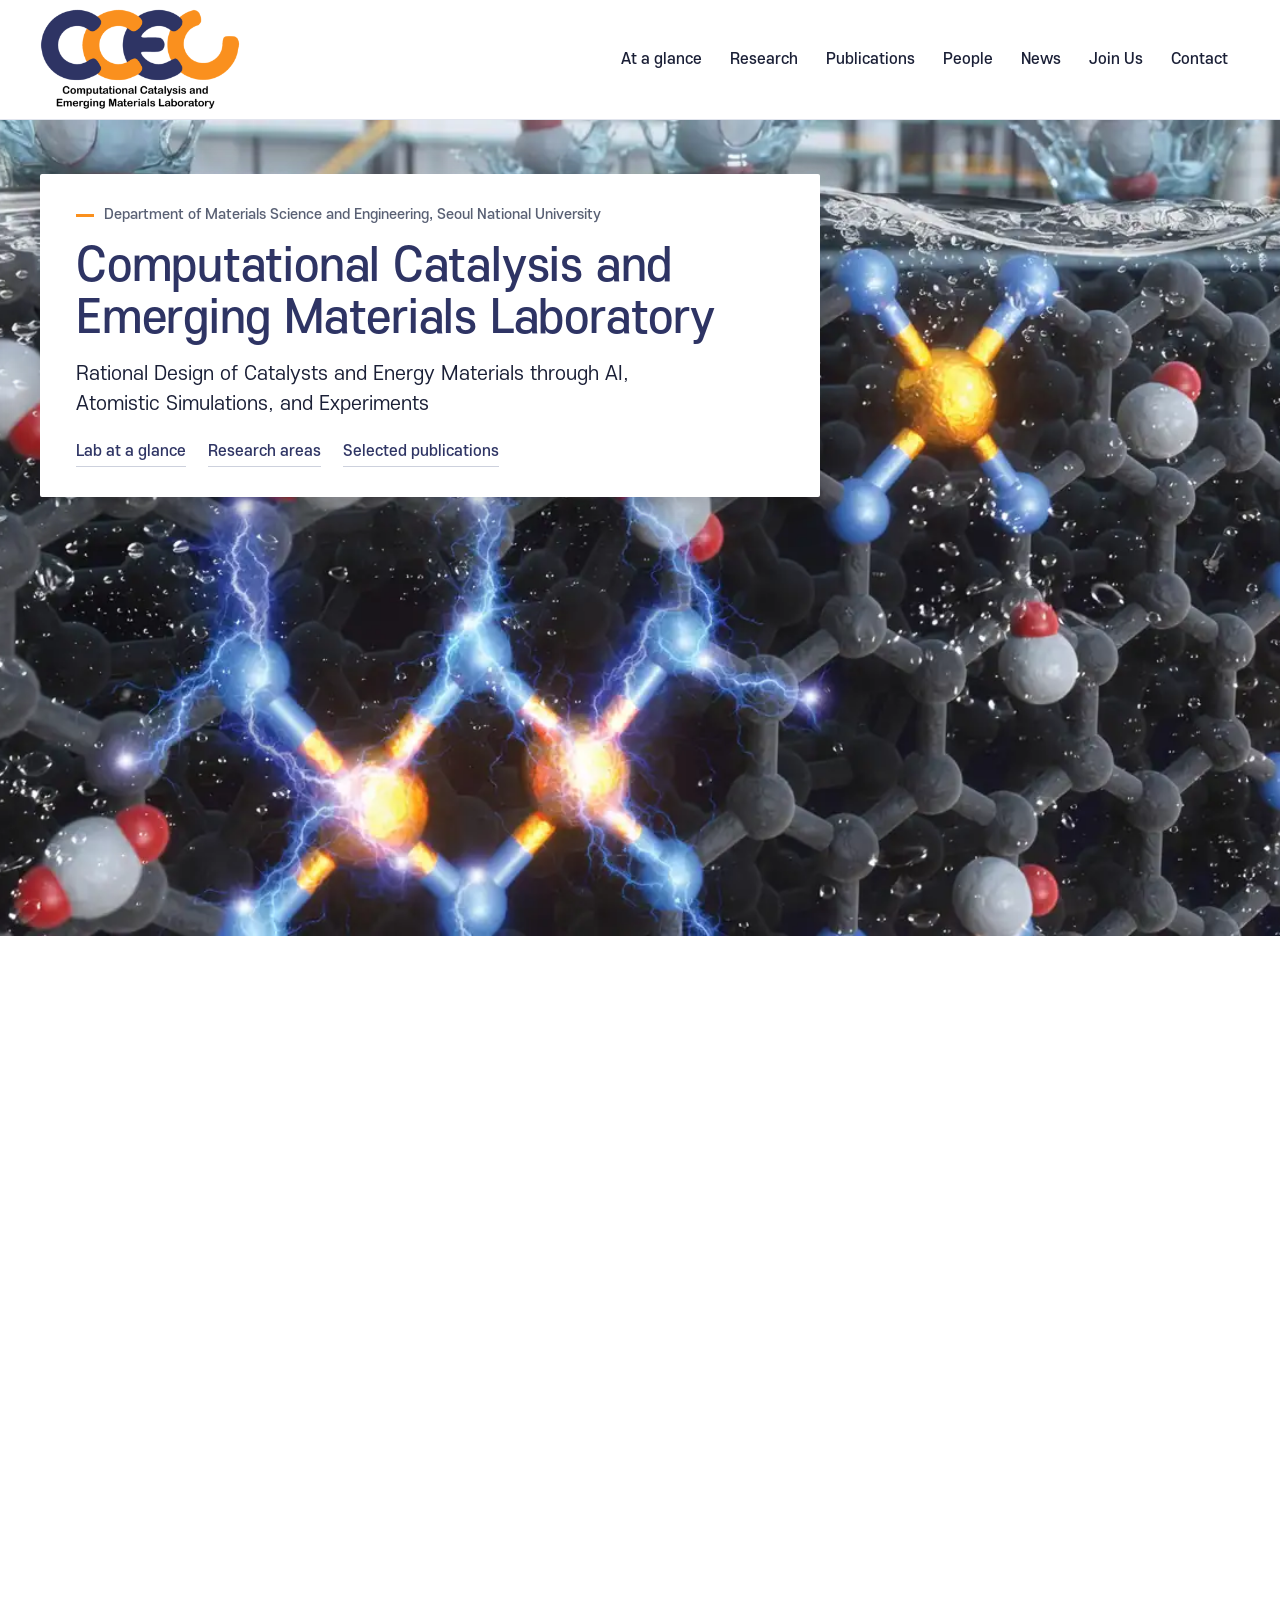
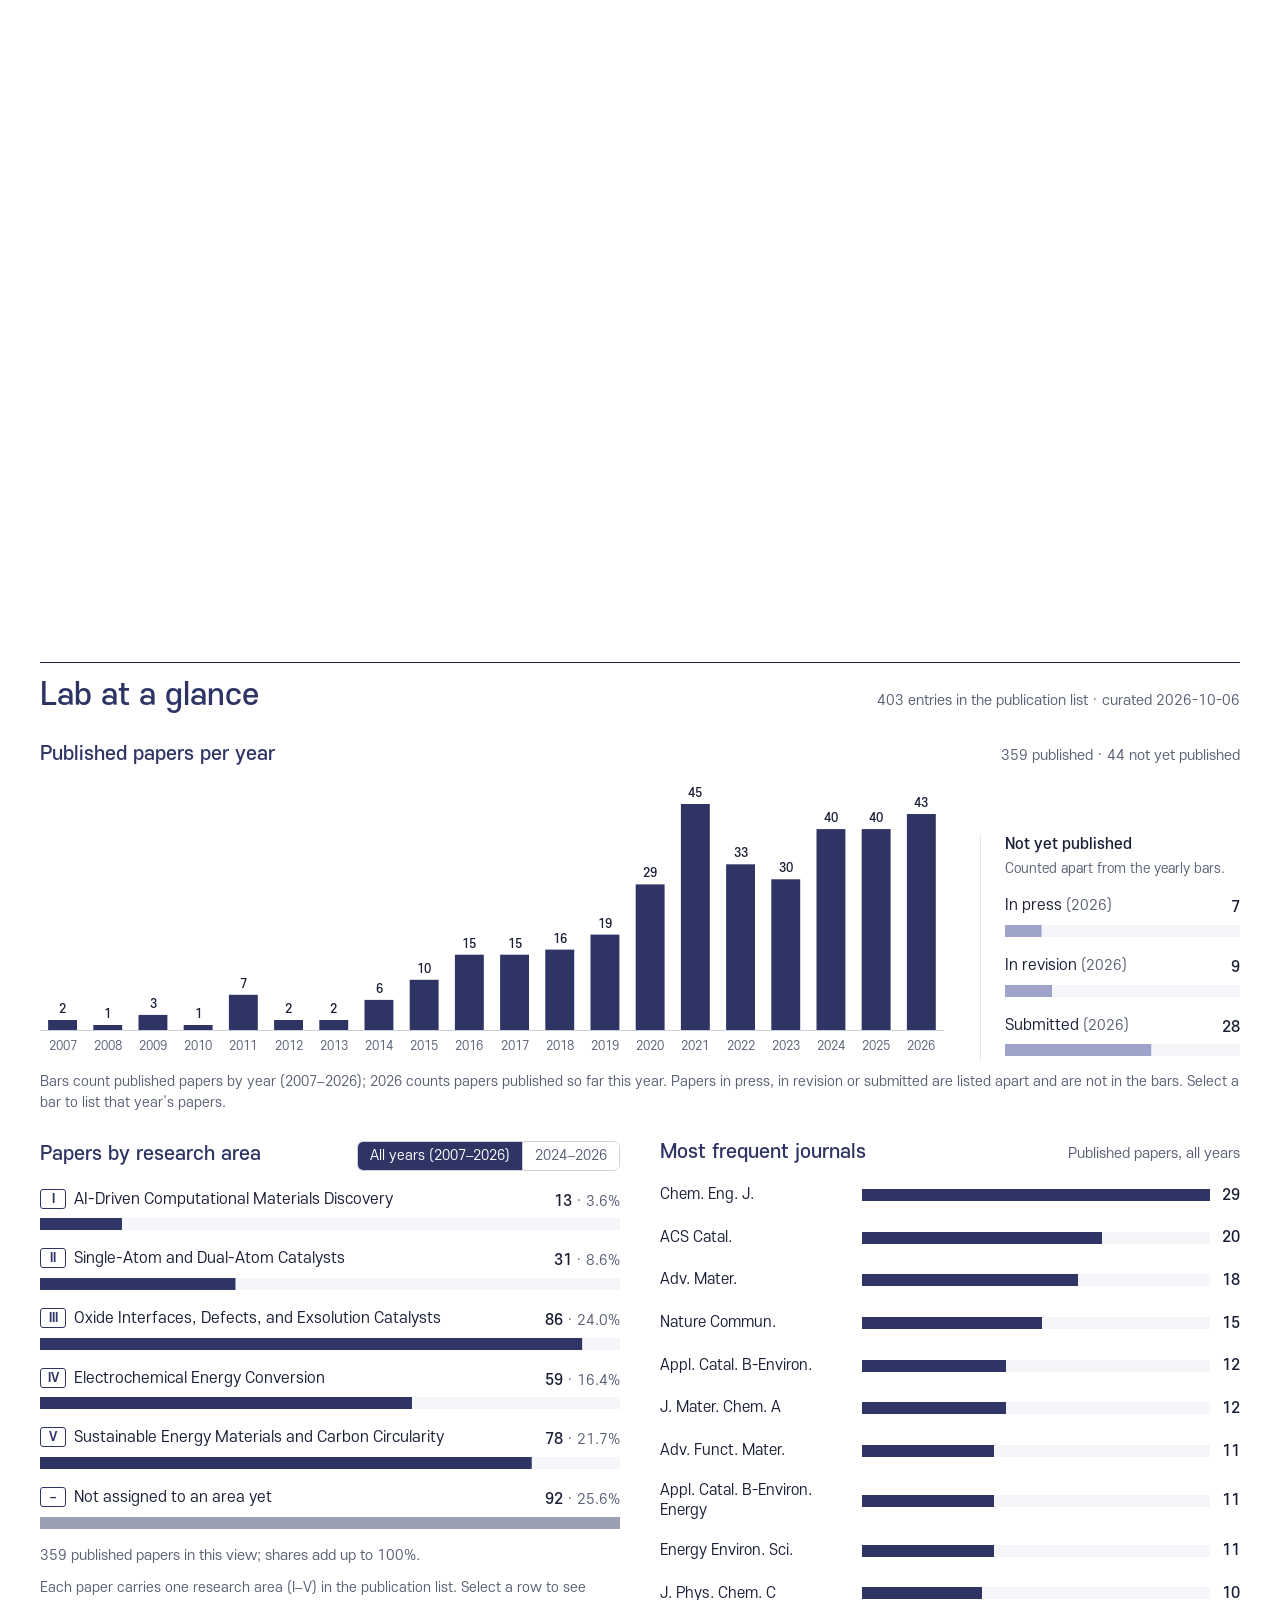
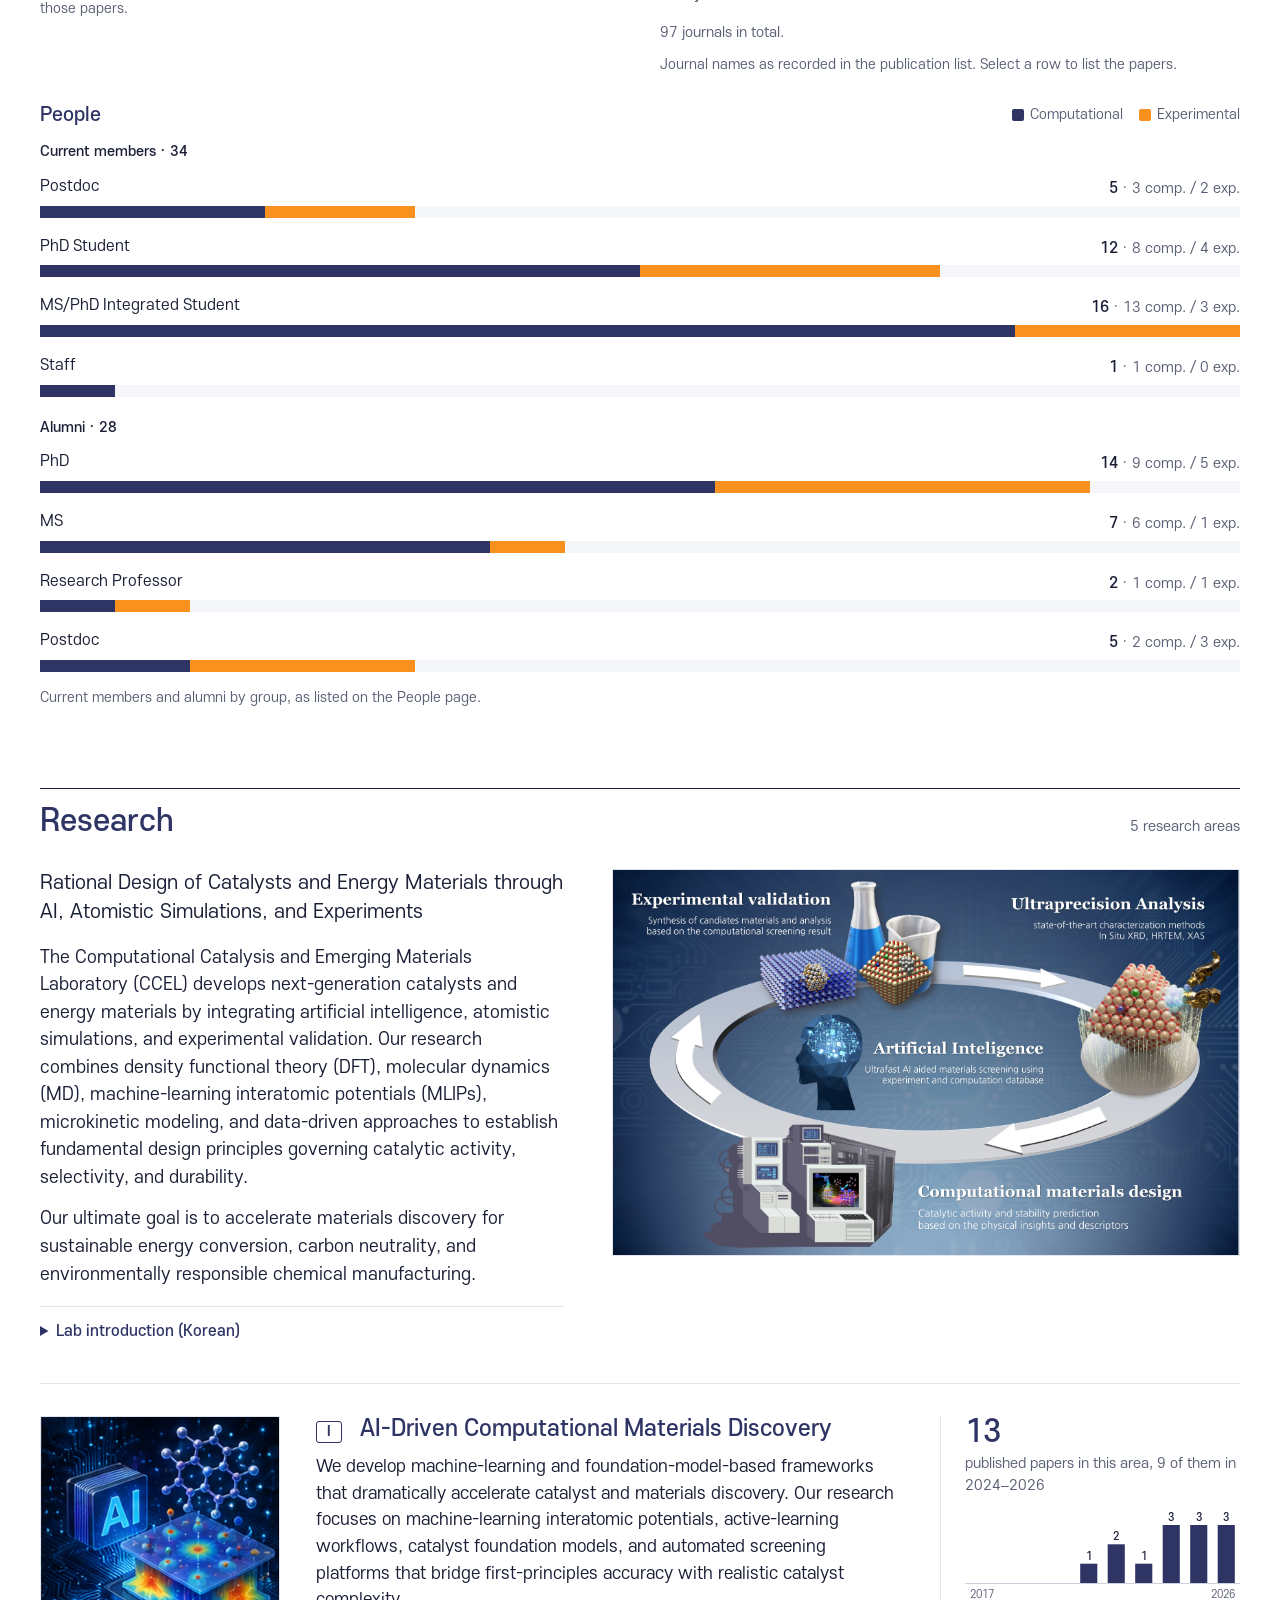
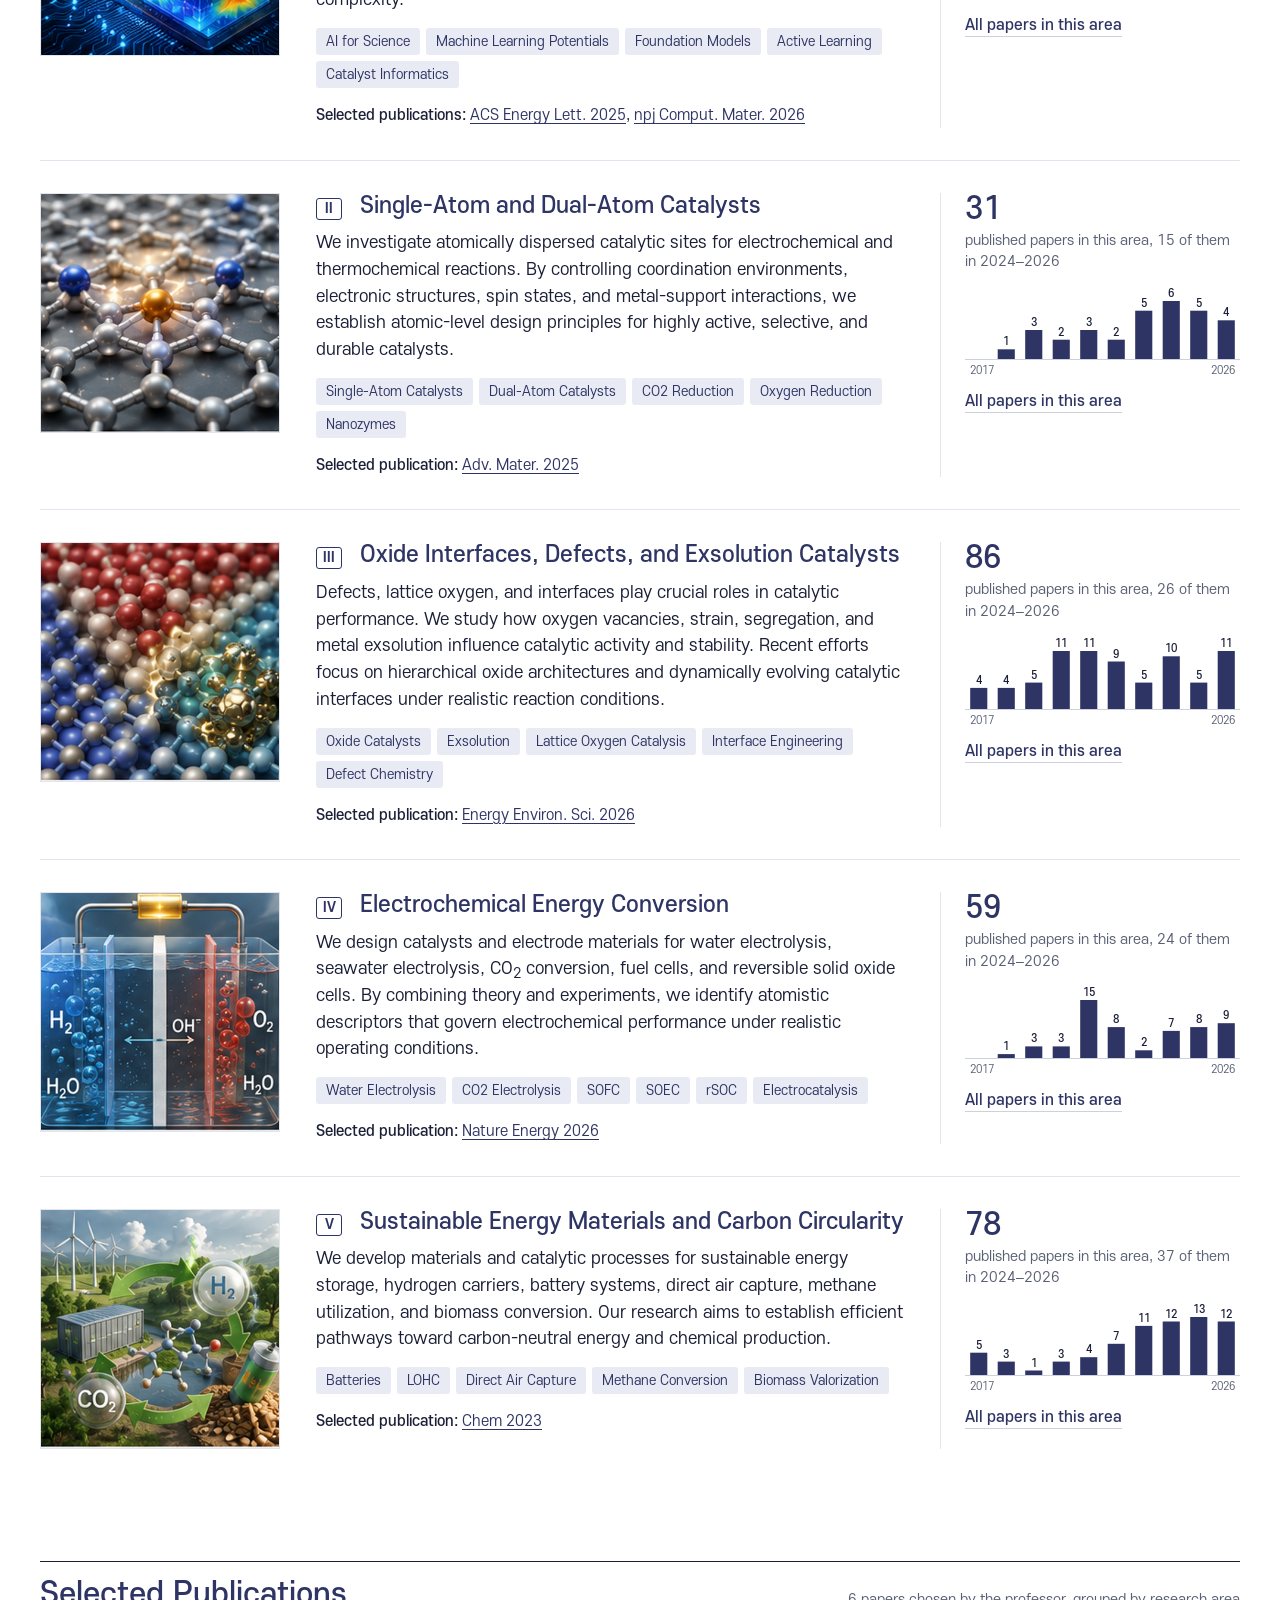
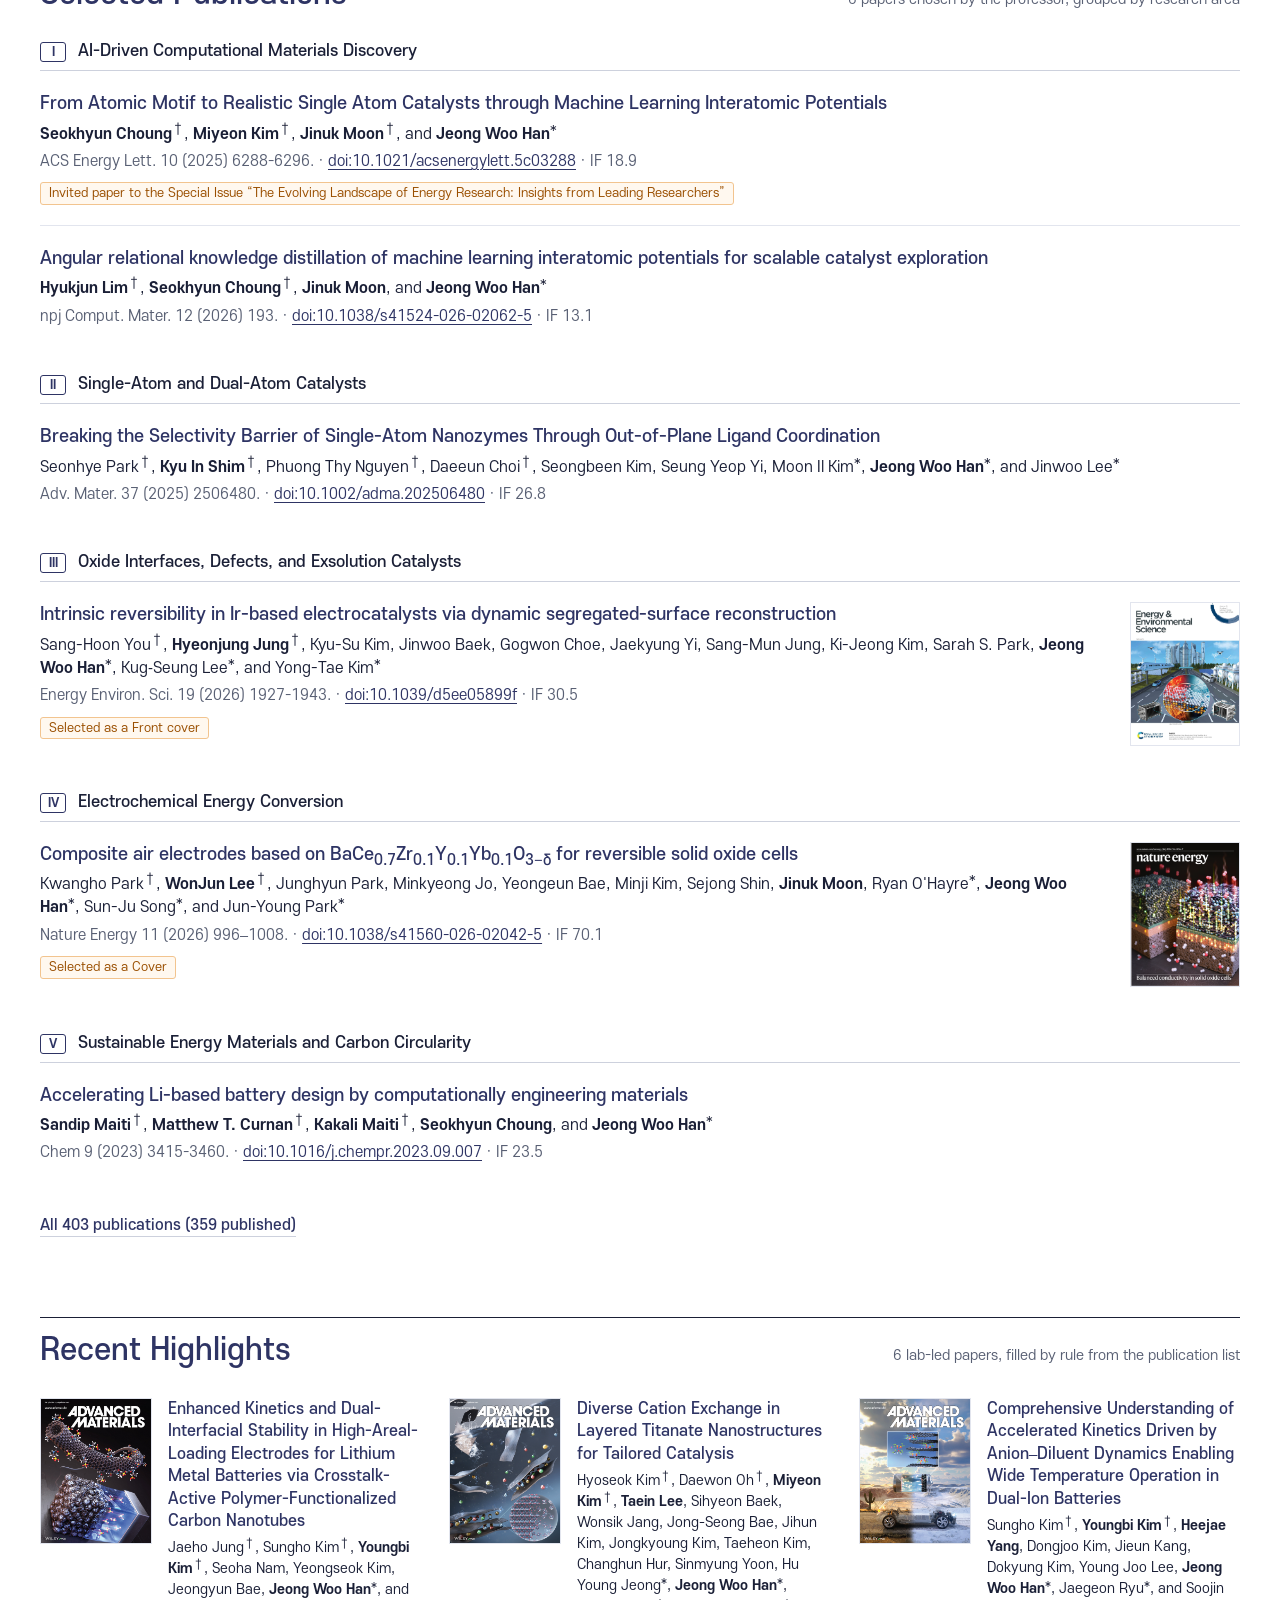
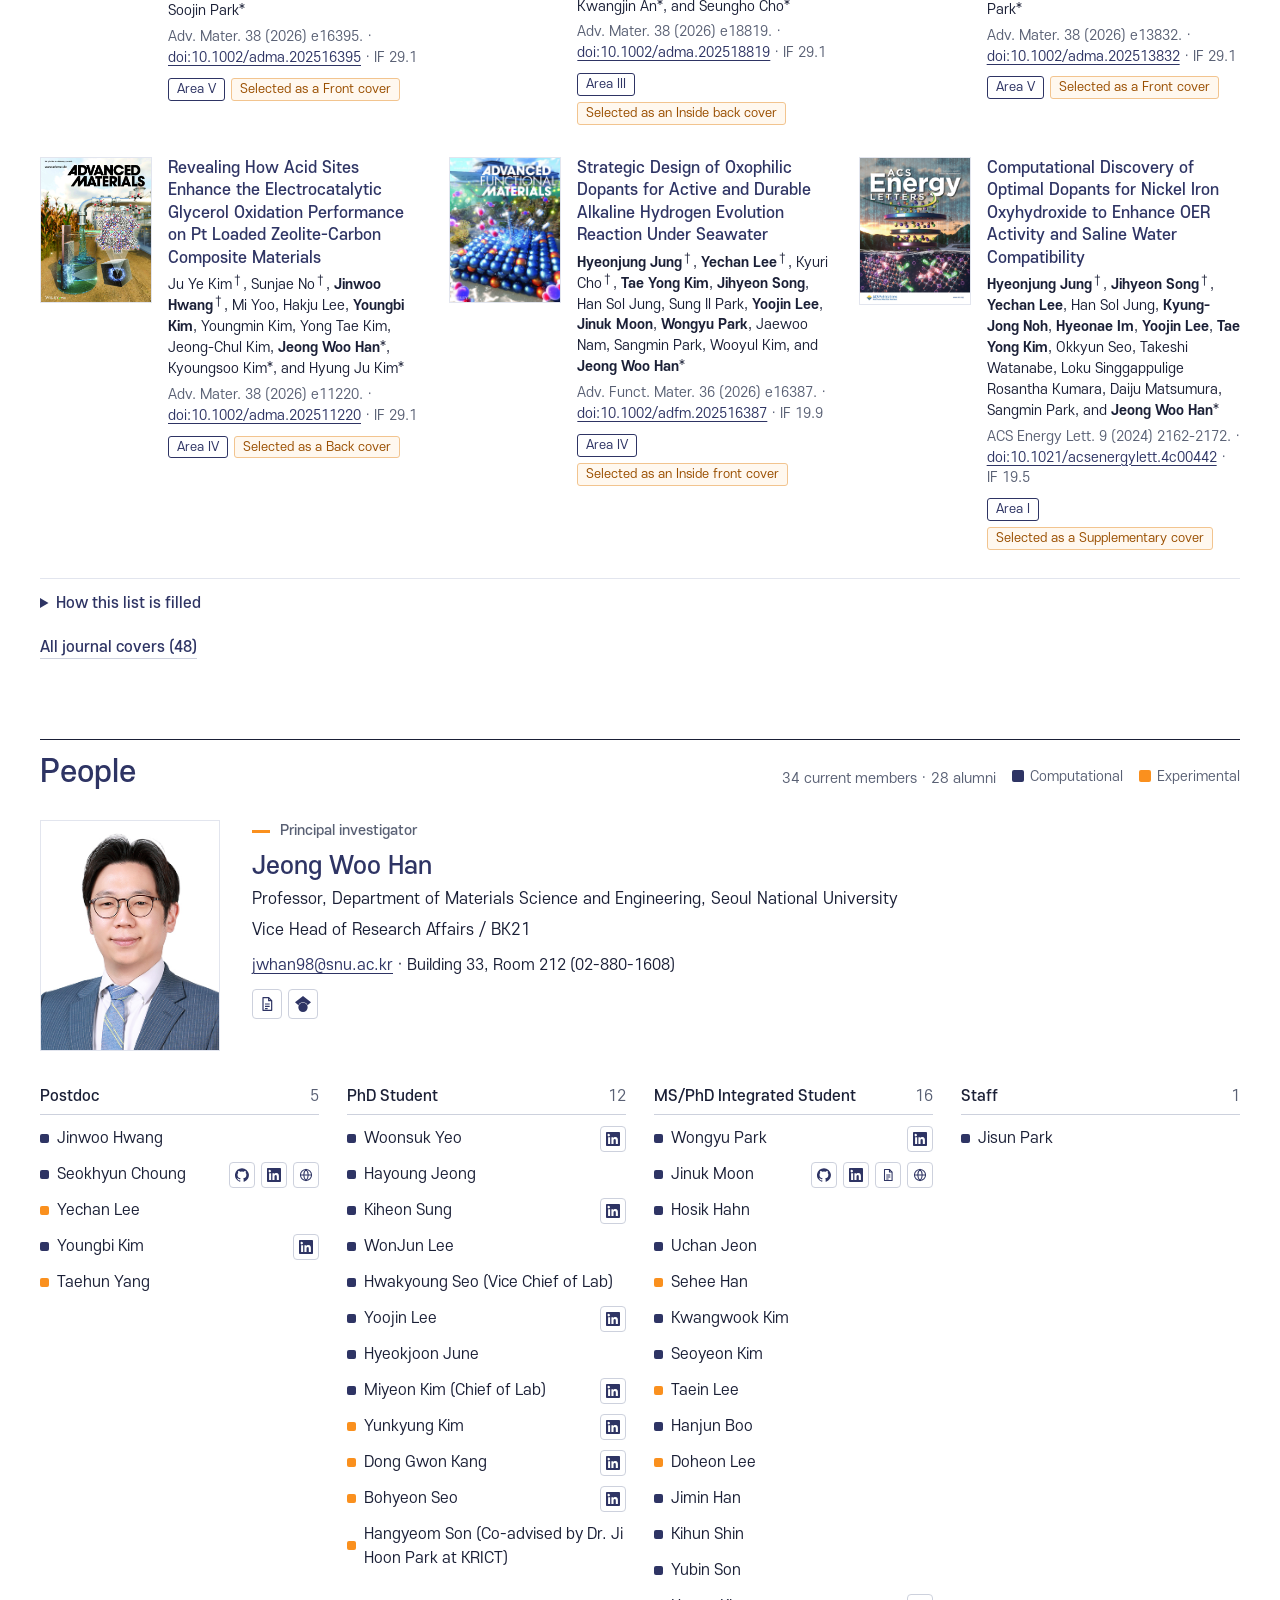
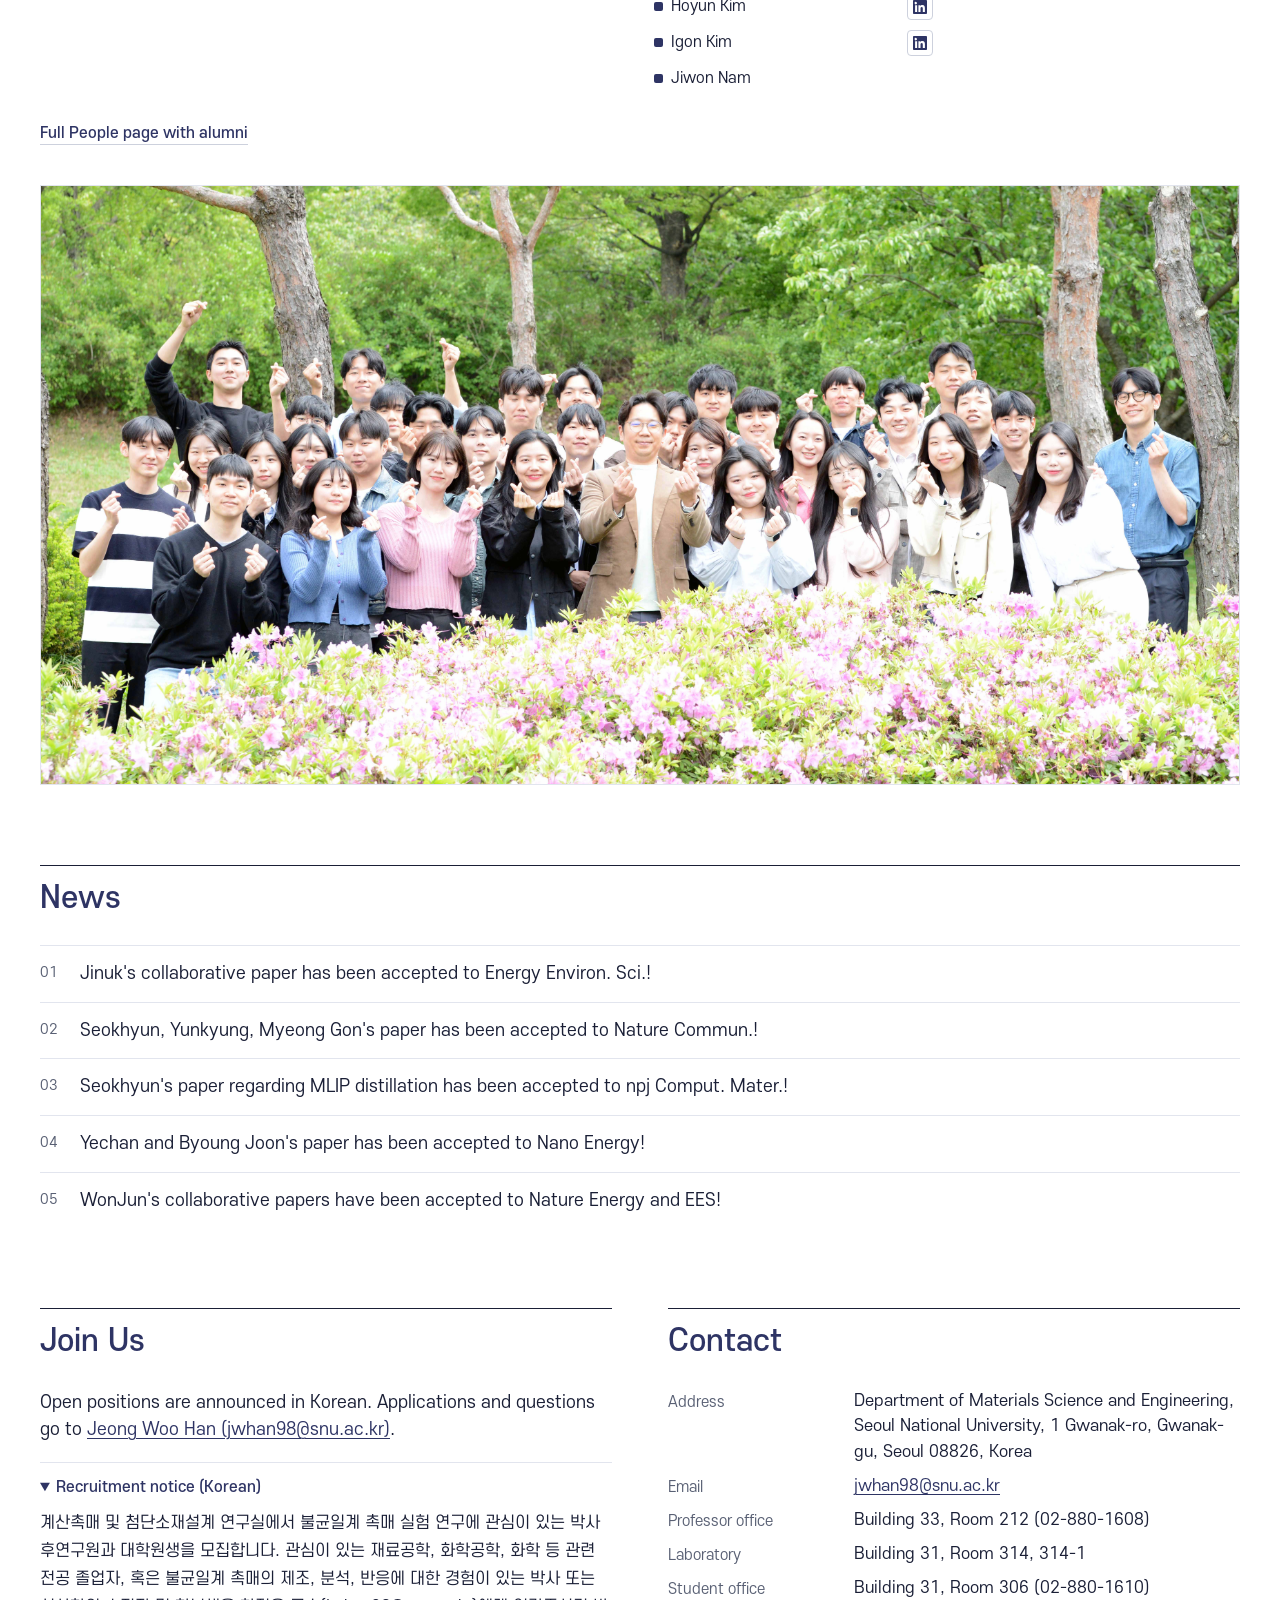
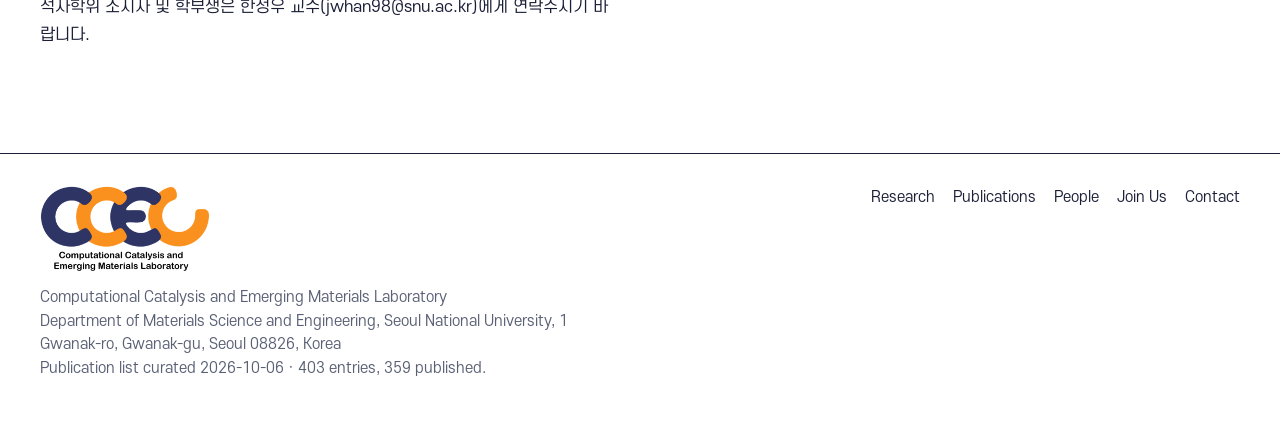
==== index.html @ 5b95ae47 "CCEL homepage redesign preview: ccel-s5 Claude-Session: https://claude.ai/code/session_01SNpB6kkZCcR" ====
<!doctype html>
<html lang="en">
<head>
<meta name="robots" content="noindex, nofollow">
<meta charset="utf-8">
<meta name="viewport" content="width=device-width, initial-scale=1">
<title>CCEL · Computational Catalysis and Emerging Materials Laboratory · Seoul National University</title>
<meta name="description" content="Computational Catalysis and Emerging Materials Laboratory (CCEL), Department of Materials Science and Engineering, Seoul National University.">
<link rel="stylesheet" href="_shared/brand/brand.css">
<link rel="stylesheet" href="site.css">
</head>
<body>
<a class="skip" href="#main">Skip to content</a>
<header class="site-head">
  <div class="site-bar">
    <div class="wrap bar-in">
      <a class="brand" href="index.html" aria-label="CCEL home"><img class="ccel-logo" src="_shared/img/logo2.png" alt="CCEL — Computational Catalysis and Emerging Materials Laboratory" width="200" height="102"></a>
      <button class="nav-toggle" type="button" aria-expanded="false" aria-controls="site-nav"><svg viewBox="0 0 24 24" aria-hidden="true" fill="none" stroke="currentColor" stroke-width="2"><path d="M3 6h18M3 12h18M3 18h18"/></svg>Menu</button>
      <nav id="site-nav" class="site-nav" aria-label="Main">
        <ul>
          <li><a href="index.html#glance">At a glance</a></li>
          <li><a href="index.html#research">Research</a></li>
          <li><a href="publications.html">Publications</a></li>
          <li><a href="members.html">People</a></li>
          <li><a href="index.html#news">News</a></li>
          <li><a href="index.html#join">Join Us</a></li>
          <li><a href="index.html#contact">Contact</a></li>
        </ul>
      </nav>
    </div>
  </div>
</header>

<main id="main">
  <!-- Hero stage: a short scroll-scrubbed clip behind a solid identity panel; resolves into the key figures.
       Starts static (no JS, reduced motion); home.js switches it to scrubbing. -->
  <section class="stage-wrap is-static" aria-labelledby="lab-name">
    <div class="stage">
      <div class="stage-media" aria-hidden="true">
        <img class="stage-poster" alt="" hidden>
        <noscript><img class="stage-poster" src="_shared/scroll/hero_poster.webp" alt=""></noscript>
        <canvas class="stage-canvas"></canvas>
        <div class="stage-veil"></div>
      </div>
      <div class="wrap stage-inner">
        <div class="stage-panel">
          <p class="eyebrow" id="lab-aff"></p>
          <h1 id="lab-name"></h1>
          <p class="lede" id="lab-id"></p>
          <p class="stage-links"><a href="#glance">Lab at a glance</a><a href="#research">Research areas</a><a href="#publications">Selected publications</a></p>
        </div>
      </div>
      <div class="stage-strip">
        <div class="wrap"><ul class="figs" id="keyfigs" aria-label="Key figures"></ul></div>
      </div>
    </div>
  </section>
  <noscript><div class="wrap"><p class="lede" style="padding:24px 0">This page renders its content from the lab's data file; please enable JavaScript.</p></div></noscript>

  <section class="sec" id="glance" aria-labelledby="glance-h">
    <div class="wrap">
      <div class="sec-head"><h2 id="glance-h">Lab at a glance</h2><p class="sec-note" id="glance-note"></p></div>
      <div class="charts">
        <figure class="chart wide" id="ch-years" aria-labelledby="ch-years-h">
          <div class="chart-head"><h3 id="ch-years-h">Published papers per year</h3><p class="small" id="ch-years-sum"></p></div>
          <div class="chart-body" id="ch-years-body"></div>
          <figcaption id="ch-years-cap"></figcaption>
        </figure>
        <figure class="chart" id="ch-areas" aria-labelledby="ch-areas-h">
          <div class="chart-head"><h3 id="ch-areas-h">Papers by research area</h3><div id="ch-areas-mode"></div></div>
          <div class="chart-body" id="ch-areas-body"></div>
          <figcaption>Each paper carries one research area (I–V) in the publication list. Select a row to see those papers.</figcaption>
        </figure>
        <figure class="chart" id="ch-journals" aria-labelledby="ch-journals-h">
          <div class="chart-head"><h3 id="ch-journals-h">Most frequent journals</h3><p class="small">Published papers, all years</p></div>
          <div class="chart-body" id="ch-journals-body"></div>
          <figcaption>Journal names as recorded in the publication list. Select a row to list the papers.</figcaption>
        </figure>
        <figure class="chart wide" id="ch-people" aria-labelledby="ch-people-h">
          <div class="chart-head"><h3 id="ch-people-h">People</h3><p class="legend"><span><i class="c"></i>Computational</span><span><i class="e"></i>Experimental</span></p></div>
          <div class="chart-body" id="ch-people-body"></div>
          <figcaption>Current members and alumni by group, as listed on the People page.</figcaption>
        </figure>
      </div>
    </div>
  </section>

  <section class="sec" id="research" aria-labelledby="research-h">
    <div class="wrap">
      <div class="sec-head"><h2 id="research-h">Research</h2><p class="sec-note" id="research-note"></p></div>
      <div class="research-intro">
        <div>
          <p class="lede" id="research-headline"></p>
          <div id="research-intro" style="margin-top:16px"></div>
          <details class="fold"><summary>Lab introduction (Korean)</summary><p lang="ko" id="about-ko"></p></details>
        </div>
        <figure><img id="research-img" alt="" loading="lazy"></figure>
      </div>
      <ol class="areas" id="areas"></ol>
    </div>
  </section>

  <section class="sec" id="publications" aria-labelledby="pubs-h">
    <div class="wrap">
      <div class="sec-head"><h2 id="pubs-h">Selected Publications</h2><p class="sec-note" id="pins-note"></p></div>
      <div id="pins"></div>
      <p class="more" style="margin-top:28px"><a href="publications.html" id="all-pubs-link">All publications</a></p>
    </div>
  </section>

  <section class="sec" id="highlights" aria-labelledby="hl-h">
    <div class="wrap">
      <div class="sec-head"><h2 id="hl-h">Recent Highlights</h2><p class="sec-note" id="hl-note"></p></div>
      <ul class="hl-grid" id="hl"></ul>
      <details class="fold" style="margin-top:28px"><summary>How this list is filled</summary><p class="small" id="hl-rules"></p></details>
      <p class="more" style="margin-top:20px"><a href="publications.html#covers" id="covers-link">Journal covers</a></p>
    </div>
  </section>

  <section class="sec" id="people" aria-labelledby="people-h">
    <div class="wrap">
      <div class="sec-head"><h2 id="people-h">People</h2><p class="sec-note" id="people-note"></p></div>
      <div class="prof" id="prof"></div>
      <div class="roster" id="roster"></div>
      <p class="more" style="margin-top:24px"><a href="members.html">Full People page with alumni</a></p>
      <figure class="group-photo"><img id="group-photo" alt="CCEL group photo" loading="lazy"></figure>
    </div>
  </section>

  <section class="sec" id="news" aria-labelledby="news-h">
    <div class="wrap">
      <div class="sec-head"><h2 id="news-h">News</h2></div>
      <ol class="news" id="news-list"></ol>
    </div>
  </section>

  <div class="wrap two">
    <section class="sec" id="join" aria-labelledby="join-h">
      <div class="sec-head"><h2 id="join-h">Join Us</h2></div>
      <p>Open positions are announced in Korean. Applications and questions go to <span id="join-mail"></span>.</p>
      <details class="fold" open><summary>Recruitment notice (Korean)</summary><p lang="ko" id="opening-ko"></p></details>
    </section>
    <section class="sec" id="contact" aria-labelledby="contact-h">
      <div class="sec-head"><h2 id="contact-h">Contact</h2></div>
      <dl class="dl" id="contact-dl"></dl>
    </section>
  </div>
</main>

<footer class="site-foot">
  <div class="wrap foot-in">
    <div><img class="ccel-logo" src="_shared/img/logo2.png" alt="CCEL logo" width="170" height="87" loading="lazy"><p id="foot-data" style="margin-top:14px;max-width:560px"></p></div>
    <ul class="foot-links">
      <li><a href="index.html#research">Research</a></li><li><a href="publications.html">Publications</a></li>
      <li><a href="members.html">People</a></li><li><a href="index.html#join">Join Us</a></li><li><a href="index.html#contact">Contact</a></li>
    </ul>
  </div>
</footer>

<script src="_shared/content.js"></script>
<script src="common.js"></script>
<script src="charts.js"></script>
<script src="home.js"></script>
</body>
</html>
---- _shared/brand/brand.css ----
/* CCEL brand layer: shared by every candidate and the final site.
   Font = S-CoreDream (에스코어 드림), the typeface the current ccel.snu.ac.kr already uses (class ks4 etc.).
   Self-hosted so the IIS site has no CDN dependency. Logo = ../img/logo2.png (data: CCEL.lab.logo), used as-is. */
@font-face { font-family: 'S-CoreDream'; font-weight: 300; font-style: normal; font-display: swap;
  src: url('fonts/S-CoreDream-3Light.woff') format('woff'); }
@font-face { font-family: 'S-CoreDream'; font-weight: 400; font-style: normal; font-display: swap;
  src: url('fonts/S-CoreDream-4Regular.woff') format('woff'); }
@font-face { font-family: 'S-CoreDream'; font-weight: 500; font-style: normal; font-display: swap;
  src: url('fonts/S-CoreDream-5Medium.woff') format('woff'); }
@font-face { font-family: 'S-CoreDream'; font-weight: 700; font-style: normal; font-display: swap;
  src: url('fonts/S-CoreDream-6Bold.woff') format('woff'); }
:root { --ccel-font: 'S-CoreDream', 'Noto Sans KR', 'Apple SD Gothic Neo', 'Malgun Gothic', sans-serif; }

/* Official logo, unaltered. Put it on .ccel-logo-plate when the header background is dark. */
.ccel-logo { display: block; height: auto; width: 200px; max-width: 100%; }
.ccel-logo-plate { display: inline-block; background: #fff; border-radius: 6px; padding: 6px 10px; line-height: 0; }
@media (max-width: 768px) { .ccel-logo { width: 160px; } }
---- site.css ----
/* S5 Data-forward: shared design system for index / members / publications.
   White report pages, logo navy for ink and chart marks, logo orange only as a small data accent. */
:root {
  --ink: #1a1f36;
  --navy: #2e3464;          /* logo navy: headings, chart bars */
  --navy-2: #4a5190;
  --navy-soft: #e9ebf4;
  --orange: #fa901e;        /* logo orange: marks only, never body text */
  --orange-ink: #9a4f00;    /* orange-family text that passes 4.5:1 */
  --muted: #596074;
  --line: #e2e5ee;
  --line-2: #cdd1dd;
  --surface: #f5f6f9;
  --bg: #fff;
  --hh: 120px;              /* header height at the top of the page */
  --hh-c: 84px;             /* compact header height once scrolled */
  --maxw: 1200px;
  --pad: 32px;
}
@media (max-width: 960px) { :root { --hh: 92px; --hh-c: 92px; --pad: 20px; } }
@media (max-width: 600px) { :root { --pad: 16px; } }

* { box-sizing: border-box; }
[hidden] { display: none !important; }
html { -webkit-text-size-adjust: 100%; }
body {
  margin: 0; background: var(--bg); color: var(--ink);
  font-family: var(--ccel-font); font-size: 17px; line-height: 1.62; font-weight: 400;
  font-variant-numeric: tabular-nums;
}
h1, h2, h3, h4 { font-family: var(--ccel-font); color: var(--navy); font-weight: 500; line-height: 1.25; margin: 0; }
p { margin: 0; }
a { color: var(--navy); text-decoration-thickness: 1px; text-underline-offset: 3px; }
a:hover { color: var(--ink); }
:focus-visible { outline: 2px solid var(--navy); outline-offset: 3px; border-radius: 2px; }
img { max-width: 100%; }
button, input, select { font-family: var(--ccel-font); font-size: 15px; color: var(--ink); }
sub, sup { line-height: 0; }
.sr-only { position: absolute !important; width: 1px; height: 1px; padding: 0; margin: -1px; overflow: hidden; clip: rect(0 0 0 0); white-space: nowrap; border: 0; }
.skip { position: absolute; left: 12px; top: -60px; z-index: 100; background: var(--navy); color: #fff; padding: 8px 14px; border-radius: 4px; }
.skip:focus { top: 12px; color: #fff; }
.wrap { max-width: calc(var(--maxw) + 2 * var(--pad)); margin: 0 auto; padding: 0 var(--pad); }

/* ---------- header: fixed bar inside an in-flow placeholder, so compaction never shifts layout ---------- */
.site-head { height: var(--hh); }
.site-bar {
  position: fixed; top: 0; left: 0; right: 0; z-index: 50; height: var(--hh);
  background: #fff; border-bottom: 1px solid var(--line);
  transition: height .25s ease;
}
.bar-in { height: 100%; display: flex; align-items: center; justify-content: space-between; gap: 24px; }
.brand { display: block; line-height: 0; flex: none; }
.brand .ccel-logo { width: 200px; transition: width .25s ease; }
html.is-compact .site-bar { height: var(--hh-c); box-shadow: 0 1px 0 var(--line), 0 6px 18px rgba(26, 31, 54, .06); }
html.is-compact .brand .ccel-logo { width: 150px; }
.site-nav ul { list-style: none; margin: 0; padding: 0; display: flex; gap: 4px; }
.site-nav a {
  display: block; padding: 8px 12px; font-size: 15px; font-weight: 500; color: var(--ink);
  text-decoration: none; border-radius: 4px;
}
.site-nav a:hover { background: var(--surface); color: var(--navy); }
.site-nav a[aria-current="page"] { color: var(--navy); box-shadow: inset 0 -2px 0 var(--orange); border-radius: 0; }
.nav-toggle { display: none; }
@media (max-width: 960px) {
  .brand .ccel-logo, html.is-compact .brand .ccel-logo { width: 160px; }
  .nav-toggle {
    display: inline-flex; align-items: center; gap: 8px; background: #fff; border: 1px solid var(--line-2);
    border-radius: 6px; padding: 9px 12px; cursor: pointer; font-weight: 500; color: var(--navy);
  }
  .nav-toggle svg { width: 18px; height: 18px; }
  .site-nav {
    display: none; position: absolute; left: 0; right: 0; top: 100%; background: #fff;
    border-bottom: 1px solid var(--line); box-shadow: 0 12px 24px rgba(26, 31, 54, .08);
    max-height: calc(100vh - var(--hh)); overflow-y: auto;
  }
  .site-nav.open { display: block; }
  .site-nav ul { flex-direction: column; padding: 8px var(--pad) 16px; gap: 0; }
  .site-nav a { padding: 13px 4px; font-size: 17px; border-bottom: 1px solid var(--line); border-radius: 0; }
  .site-nav a[aria-current="page"] { box-shadow: inset 3px 0 0 var(--orange); padding-left: 12px; }
}

/* ---------- section scaffolding ---------- */
main section[id], [id].anchor { scroll-margin-top: calc(var(--hh-c) + 16px); }
main section.sec[id] { scroll-margin-top: calc(var(--hh-c) - 44px); }
/* skip link target: keep the page title clear of the fixed header */
#main { scroll-margin-top: calc(var(--hh-c) + 16px); }
.nowrap { white-space: nowrap; }
.sec { padding: 72px 0 8px; }
.sec-head { display: flex; align-items: baseline; justify-content: space-between; gap: 16px; flex-wrap: wrap;
  border-top: 1px solid var(--ink); padding-top: 14px; margin-bottom: 28px; }
.sec-head h2 { font-size: 30px; }
.sec-note { font-size: 14px; color: var(--muted); }
.eyebrow { font-size: 14px; color: var(--muted); font-weight: 500; display: flex; align-items: center; gap: 10px; }
.eyebrow::before { content: ""; width: 18px; height: 3px; background: var(--orange); flex: none; }
.lede { font-size: 19px; line-height: 1.55; color: var(--ink); }
.small { font-size: 14px; color: var(--muted); line-height: 1.55; }
.more { font-size: 15px; font-weight: 500; }
.more a { text-decoration: none; border-bottom: 1px solid var(--line-2); padding-bottom: 2px; }
.more a:hover { border-color: var(--navy); }
@media (max-width: 600px) {
  .sec { padding-top: 52px; }
  .sec-head h2 { font-size: 24px; }
  .lede { font-size: 17px; }
}

/* ---------- hero stage (landing only) ---------- */
.stage-wrap { position: relative; height: 230vh; background: #fff; }
.stage {
  position: sticky; top: var(--hh-c); height: calc(100vh - var(--hh-c)); overflow: hidden;
  background: #0d1020;
}
.stage-media { position: absolute; inset: 0; overflow: hidden; }
.stage-poster, .stage-canvas { position: absolute; inset: 0; width: 100%; height: 100%; object-fit: cover; display: block; }
.stage-veil { position: absolute; inset: 0; background: #fff; opacity: 0; pointer-events: none; }
.stage-inner { position: absolute; inset: 0; }
.stage-panel {
  position: absolute; top: max(40px, 6vh); left: var(--pad); max-width: 780px; margin-right: var(--pad);
  background: #fff; padding: 30px 36px 30px; border-radius: 2px; box-shadow: 0 10px 40px rgba(0, 0, 0, .22);
}
.stage-panel h1 { font-size: 44px; line-height: 1.18; margin: 14px 0 16px; color: var(--navy); letter-spacing: -0.005em; }
.stage-panel .lede { max-width: 640px; }
.stage-links { margin-top: 20px; display: flex; flex-wrap: wrap; gap: 8px 22px; font-size: 15px; font-weight: 500; }
.stage-links a { text-decoration: none; border-bottom: 1px solid var(--line-2); padding-bottom: 2px; }
.stage-strip {
  position: absolute; left: 0; right: 0; bottom: 0; background: #fff; border-top: 1px solid var(--line);
  transform: translateY(105%); will-change: transform;
}
.figs { list-style: none; margin: 0; padding: 22px 0 24px; display: grid; grid-template-columns: auto repeat(6, 1fr); gap: 0; align-items: stretch; }
.figs .figs-title { padding-right: 28px; display: flex; flex-direction: column; justify-content: center; }
.figs .figs-title .t { font-size: 20px; font-weight: 500; color: var(--navy); }
.figs .figs-title .s { font-size: 13px; color: var(--muted); margin-top: 4px; max-width: 170px; line-height: 1.45; }
.fig { padding: 2px 18px; border-left: 1px solid var(--line); }
.fig .n { display: block; font-size: 36px; line-height: 1.1; font-weight: 500; color: var(--navy); }
.fig .l { display: block; font-size: 14px; color: var(--muted); line-height: 1.4; margin-top: 6px; }
/* static mode (default markup; also reduced motion, no JS, manifest unavailable): poster as a still band, figures below */
.stage-wrap.is-static { height: auto; background: #fff; }
.stage-wrap.is-static .stage { position: relative; top: 0; height: auto; overflow: visible; background: #fff; }
.stage-wrap.is-static .stage-media { position: relative; inset: auto; height: min(68vh, 620px); background: #0d1020; }
.stage-wrap.is-static .stage-inner { bottom: auto; height: min(68vh, 620px); }
.stage-wrap.is-static .stage-canvas, .stage-wrap.is-static .stage-veil { display: none; }
.stage-wrap.is-static .stage-strip { position: relative; transform: none; border-bottom: 1px solid var(--line); }
@media (max-width: 1180px) {
  .figs { grid-template-columns: repeat(3, 1fr); row-gap: 16px; }
  .figs .figs-title { grid-column: 1 / -1; padding: 0; flex-direction: row; align-items: baseline; gap: 12px; justify-content: flex-start; }
  .figs .figs-title .s { max-width: none; margin: 0; }
  .fig:nth-child(3n + 2) { border-left: 0; padding-left: 0; }
}
@media (max-width: 960px) {
  .stage-wrap { height: 185vh; }
  .stage-panel { top: 14px; left: 12px; right: 12px; margin: 0; padding: 20px 20px 22px; }
  .stage-panel h1 { font-size: 27px; margin: 10px 0 12px; }
  .stage-panel .lede { font-size: 16px; }
  .stage-links { margin-top: 14px; gap: 6px 16px; font-size: 14px; }
  .figs { padding: 14px 0 16px; row-gap: 12px; }
  .fig { padding: 0 10px; }
  .fig .n { font-size: 26px; }
  .fig .l { font-size: 12.5px; margin-top: 2px; }
  .figs .figs-title .t { font-size: 16px; }
  .figs .figs-title .s { display: none; }
  .stage-wrap.is-static .stage-media, .stage-wrap.is-static .stage-inner { height: min(78vh, 560px); }
}

/* ---------- charts ---------- */
.charts { display: grid; grid-template-columns: repeat(12, 1fr); gap: 28px 40px; }
.chart { margin: 0; grid-column: span 6; min-width: 0; }
.chart.wide { grid-column: 1 / -1; }
.chart-head { display: flex; justify-content: space-between; align-items: baseline; gap: 12px; flex-wrap: wrap; margin-bottom: 14px; }
.chart h3 { font-size: 19px; }
.chart figcaption { font-size: 13.5px; color: var(--muted); margin-top: 12px; line-height: 1.5; }
.chart-body { min-width: 0; }
.years-layout { display: grid; grid-template-columns: minmax(0, 1fr) 260px; gap: 36px; align-items: end; }
.pipe { border-left: 1px solid var(--line); padding-left: 24px; }
.pipe h4 { font-size: 15px; color: var(--ink); margin-bottom: 4px; }
.pipe p { font-size: 13px; color: var(--muted); margin-bottom: 12px; }
svg.vbars { display: block; width: 100%; height: auto; overflow: visible; }
svg.vbars text { font-family: var(--ccel-font); fill: var(--ink); }
svg.vbars .yl { fill: var(--muted); font-size: 12px; }
svg.vbars .vl { font-size: 12px; font-weight: 500; }
svg.vbars .base { stroke: var(--line-2); stroke-width: 1; }
.bar { fill: var(--navy); }
.hbar .bar.pipe { fill: #9ea4c9; }
.chart .bar, .mini .bar { transform-box: fill-box; transform-origin: 50% 100%; transform: scaleY(0); transition: transform .8s cubic-bezier(.2, .7, .2, 1); }
.chart .hbar .bar { transform-origin: 0 50%; transform: scaleX(0); }
.chart.in .bar, .area-data.in .bar { transform: none; }
.chart .vl, .chart .hrow-val { opacity: 0; transition: opacity .5s ease .45s; }
.chart.in .vl, .chart.in .hrow-val { opacity: 1; }

.hrows { list-style: none; margin: 0; padding: 0; }
.hrows li + li { margin-top: 10px; }
.hrow { display: grid; grid-template-columns: minmax(0, 1fr) auto; grid-template-areas: "lab val" "bar bar"; column-gap: 12px; row-gap: 5px;
  text-decoration: none; color: var(--ink); padding: 4px 6px; margin: 0 -6px; border-radius: 4px; }
a.hrow:hover { background: var(--surface); color: var(--ink); }
a.hrow:hover .hrow-lab { text-decoration: underline; text-underline-offset: 3px; }
.hrow-lab { grid-area: lab; font-size: 15px; line-height: 1.35; }
.hrow-val { grid-area: val; font-size: 14px; color: var(--muted); white-space: nowrap; }
.hrow-val b { color: var(--ink); font-weight: 500; font-size: 15px; }
.hbar { grid-area: bar; display: block; width: 100%; height: 12px; }
.hbar .track { fill: var(--surface); }
.hbar .bar.exp { fill: var(--orange); }
.hbar .bar.na { fill: #9aa0b4; }
.hrows.cols .hrow { grid-template-columns: 190px minmax(0, 1fr) auto; grid-template-areas: "lab bar val"; align-items: center; }
.hrows.cols .hrow-lab { font-size: 14.5px; }
.hrows.short li + li { margin-top: 2px; }
.hrows.short .hrow { grid-template-columns: 44px minmax(0, 1fr) 30px; padding: 2px 6px; }
.hrows.short .hrow-val { text-align: right; }
.numtag { display: inline-block; min-width: 26px; text-align: center; font-size: 12px; font-weight: 700; color: var(--navy);
  border: 1px solid var(--navy); border-radius: 3px; padding: 0 4px; margin-right: 8px; line-height: 18px; vertical-align: 1px; }
.seg { display: inline-flex; border: 1px solid var(--line-2); border-radius: 6px; overflow: hidden; }
.seg button { background: #fff; border: 0; padding: 6px 12px; font-size: 13.5px; cursor: pointer; color: var(--muted); }
.seg button + button { border-left: 1px solid var(--line-2); }
.seg button[aria-pressed="true"] { background: var(--navy); color: #fff; }
.legend { display: flex; gap: 16px; font-size: 13.5px; color: var(--muted); }
.legend span { display: inline-flex; align-items: center; gap: 6px; }
.legend i { width: 12px; height: 12px; display: inline-block; border-radius: 2px; }
.legend .c { background: var(--navy); }
.legend .e { background: var(--orange); }
.people-sub { font-size: 14px; font-weight: 500; color: var(--ink); margin: 16px 0 8px; }
.people-sub:first-of-type { margin-top: 0; }
@media (max-width: 960px) {
  .charts { grid-template-columns: minmax(0, 1fr); gap: 40px; }
  .chart, .chart.wide { grid-column: 1 / -1; }
  .years-layout { grid-template-columns: 1fr; gap: 24px; }
  .pipe { border-left: 0; padding-left: 0; border-top: 1px solid var(--line); padding-top: 18px; }
}
@media (max-width: 600px) {
  .hrows.cols:not(.short) .hrow { grid-template-columns: minmax(0, 1fr) auto; grid-template-areas: "lab val" "bar bar"; }
}

/* ---------- research ---------- */
.research-intro { display: grid; grid-template-columns: minmax(0, 5fr) minmax(0, 6fr); gap: 48px; align-items: start; }
.research-intro figure { margin: 0; }
.research-intro img { display: block; width: 100%; height: auto; border: 1px solid var(--line); }
.research-intro p + p { margin-top: 14px; }
details.fold { margin-top: 18px; border-top: 1px solid var(--line); padding-top: 12px; }
details.fold summary { cursor: pointer; font-size: 15px; font-weight: 500; color: var(--navy); }
details.fold p { margin-top: 10px; font-size: 16px; line-height: 1.75; color: var(--ink); }
.areas { list-style: none; margin: 40px 0 0; padding: 0; }
.area { display: grid; grid-template-columns: 240px minmax(0, 1fr) 300px; gap: 36px; padding: 32px 0; border-top: 1px solid var(--line); }
.area-fig { margin: 0; }
.area-fig img { display: block; width: 100%; aspect-ratio: 1; object-fit: cover; border: 1px solid var(--line); background: var(--surface); }
.area h3 { font-size: 22px; margin-bottom: 10px; display: flex; gap: 10px; align-items: baseline; }
.area h3 .numtag { font-size: 13px; line-height: 20px; flex: none; }
.area-sum { font-size: 16.5px; }
.kw { list-style: none; padding: 0; margin: 14px 0 0; display: flex; flex-wrap: wrap; gap: 6px; }
.kw li { font-size: 13px; color: var(--navy); background: var(--navy-soft); padding: 3px 10px; border-radius: 3px; }
.area-keys { margin-top: 16px; font-size: 14.5px; }
.area-keys b { font-weight: 500; color: var(--ink); }
.area-data { border-left: 1px solid var(--line); padding-left: 24px; }
.area-data .big { font-size: 30px; font-weight: 500; color: var(--navy); line-height: 1.1; }
.area-data .small { margin: 4px 0 12px; }
svg.mini { display: block; width: 100%; height: auto; overflow: visible; }
svg.mini text { font-family: var(--ccel-font); font-size: 10.5px; fill: var(--muted); }
svg.mini .vl { fill: var(--ink); font-weight: 500; }
@media (max-width: 1100px) {
  .area { grid-template-columns: 200px minmax(0, 1fr); }
  .area-data { grid-column: 2; border-left: 0; padding-left: 0; border-top: 1px solid var(--line); padding-top: 16px; }
}
@media (max-width: 760px) {
  .research-intro { grid-template-columns: 1fr; gap: 24px; }
  .area { grid-template-columns: 1fr; gap: 18px; padding: 26px 0; }
  .area-fig img { max-width: 220px; }
  .area-data { grid-column: 1; }
}

/* ---------- citations ---------- */
.cites { list-style: none; margin: 0; padding: 0; }
.cite { display: grid; grid-template-columns: minmax(0, 1fr) auto; gap: 24px; padding: 20px 0; border-top: 1px solid var(--line); }
.cite:first-child { border-top: 0; }
.cite-title { font-size: 17.5px; font-weight: 500; line-height: 1.45; color: var(--ink); }
.cite-title a { color: var(--navy); text-decoration: none; }
.cite-title a:hover { text-decoration: underline; }
.cite-auth { font-size: 15px; color: var(--ink); margin-top: 6px; line-height: 1.55; }
.cite-auth strong { font-weight: 700; }
.cite-src { font-size: 14.5px; color: var(--muted); margin-top: 5px; line-height: 1.55; }
.cite-src a { color: var(--navy); }
.cite-tags { display: flex; flex-wrap: wrap; gap: 6px; margin-top: 9px; }
.tag { font-size: 12.5px; line-height: 1.5; padding: 1px 8px; border-radius: 3px; border: 1px solid var(--line-2); color: var(--muted); background: #fff; text-decoration: none; }
.tag.area-t { color: var(--navy); border-color: var(--navy); }
.tag.hl { color: var(--orange-ink); border-color: #f2c48f; background: #fff8ef; }
.tag.st { color: #fff; background: var(--muted); border-color: var(--muted); }
.tag.cv { color: var(--navy); }
.prov { border-bottom: 1px dotted var(--muted); cursor: help; }
.cover-th { width: 110px; flex: none; display: block; line-height: 0; }
.cover-th img { width: 110px; height: auto; border: 1px solid var(--line); background: var(--surface); }
.pin-group + .pin-group { margin-top: 26px; }
.pin-group h3 { font-size: 16px; color: var(--ink); display: flex; align-items: baseline; gap: 4px; padding-bottom: 8px; border-bottom: 1px solid var(--line-2); }
.hl-grid { list-style: none; margin: 0; padding: 0; display: grid; grid-template-columns: repeat(3, minmax(0, 1fr)); gap: 32px 28px; }
.hl-card { display: grid; grid-template-columns: 112px minmax(0, 1fr); gap: 16px; align-items: start; }
.hl-card .cite-title { font-size: 15.5px; }
.hl-card .cite-auth { font-size: 13.5px; }
.hl-card .cite-src { font-size: 13.5px; }
.hl-card .cover-th, .hl-card .cover-th img { width: 112px; }
@media (max-width: 1100px) { .hl-grid { grid-template-columns: repeat(2, minmax(0, 1fr)); } }
@media (max-width: 640px) {
  .hl-grid { grid-template-columns: 1fr; gap: 24px; }
  .cite { grid-template-columns: 1fr; gap: 12px; }
  .cite .cover-th { order: -1; }
  .cite-title { font-size: 16.5px; }
}

/* ---------- people ---------- */
.prof { display: grid; grid-template-columns: 180px minmax(0, 1fr); gap: 32px; align-items: start; }
.prof img { width: 180px; height: auto; display: block; border: 1px solid var(--line); }
.prof h3 { font-size: 24px; }
.prof .role { margin-top: 6px; font-size: 15.5px; }
.prof .meta { margin-top: 10px; font-size: 15px; }
.icons { display: inline-flex; gap: 6px; align-items: center; flex-wrap: wrap; vertical-align: middle; }
.icons a { display: inline-flex; width: 30px; height: 30px; align-items: center; justify-content: center; border-radius: 4px;
  color: var(--navy); border: 1px solid var(--line-2); background: #fff; }
.icons a:hover { background: var(--navy); color: #fff; border-color: var(--navy); }
.icons svg { width: 16px; height: 16px; display: block; }
.roster { display: grid; grid-template-columns: repeat(4, minmax(0, 1fr)); gap: 28px; margin-top: 36px; }
.roster h3 { font-size: 15px; color: var(--ink); padding-bottom: 8px; border-bottom: 1px solid var(--line-2); margin-bottom: 6px; display: flex; justify-content: space-between; gap: 8px; }
.roster h3 span { color: var(--muted); font-weight: 400; }
.roster ul { list-style: none; margin: 0; padding: 0; }
.roster li { display: flex; align-items: center; justify-content: space-between; gap: 8px; padding: 5px 0; font-size: 15px; min-height: 36px; }
.roster .nm { display: inline-flex; align-items: center; gap: 8px; min-width: 0; }
.roster .icons a { width: 26px; height: 26px; }
.roster .icons svg { width: 14px; height: 14px; }
.tmark { width: 9px; height: 9px; border-radius: 2px; flex: none; background: var(--navy); display: inline-block; }
.tmark.experimental { background: var(--orange); }
.tmark.none { background: var(--line-2); }
.group-photo { margin: 40px 0 0; }
.group-photo img { display: block; width: 100%; height: auto; aspect-ratio: 2 / 1; object-fit: cover; object-position: 50% 70%; border: 1px solid var(--line); }
@media (max-width: 1000px) { .roster { grid-template-columns: repeat(2, minmax(0, 1fr)); } }
@media (max-width: 600px) {
  .prof { grid-template-columns: 96px minmax(0, 1fr); gap: 16px; }
  .prof img { width: 96px; }
  .prof h3 { font-size: 20px; }
  .roster { grid-template-columns: 1fr; }
}

/* ---------- news / join / contact ---------- */
.news { list-style: none; margin: 0; padding: 0; counter-reset: n; }
.news li { padding: 14px 0; border-top: 1px solid var(--line); font-size: 17px; display: grid; grid-template-columns: 40px minmax(0, 1fr); }
.news li::before { counter-increment: n; content: counter(n, decimal-leading-zero); color: var(--muted); font-size: 14px; padding-top: 2px; }
.two { display: grid; grid-template-columns: minmax(0, 1fr) minmax(0, 1fr); gap: 56px; }
.dl { display: grid; grid-template-columns: 170px minmax(0, 1fr); gap: 8px 16px; margin: 0; font-size: 16px; }
.dl dt { color: var(--muted); font-size: 14.5px; padding-top: 2px; }
.dl dd { margin: 0; }
@media (max-width: 760px) { .two { grid-template-columns: 1fr; gap: 40px; } .dl { grid-template-columns: 1fr; gap: 2px; } .dl dd { margin-bottom: 10px; } }

/* ---------- footer ---------- */
.site-foot { margin-top: 96px; border-top: 1px solid var(--ink); padding: 32px 0 48px; font-size: 14.5px; color: var(--muted); }
.foot-in { display: flex; justify-content: space-between; gap: 32px; flex-wrap: wrap; align-items: flex-start; }
.foot-in .ccel-logo { width: 170px; }
.foot-links { list-style: none; margin: 0; padding: 0; display: flex; flex-wrap: wrap; gap: 6px 18px; }
.foot-links a { color: var(--ink); text-decoration: none; }
.foot-links a:hover { text-decoration: underline; }

/* ---------- sub-pages ---------- */
.page-head { padding-top: 48px; padding-bottom: 8px; }
.page-head h1 { font-size: 40px; }
.page-sub { margin-top: 10px; font-size: 17px; color: var(--muted); max-width: 820px; }
.tabs { display: flex; gap: 4px; margin-top: 28px; border-bottom: 1px solid var(--line-2); overflow-x: auto; }
.tabs a { padding: 10px 14px; text-decoration: none; color: var(--muted); font-weight: 500; font-size: 15.5px; white-space: nowrap; margin-bottom: -1px; border-bottom: 2px solid transparent; }
.tabs a[aria-selected="true"] { color: var(--navy); border-bottom-color: var(--navy); }
@media (max-width: 600px) { .page-head { padding-top: 32px; } .page-head h1 { font-size: 30px; } .page-sub { font-size: 16px; } .tabs a { padding: 10px 9px; font-size: 15px; } }

/* reduced motion: nothing moves anywhere */
@media (prefers-reduced-motion: reduce) {
  *, *::before, *::after { transition: none !important; animation: none !important; scroll-behavior: auto !important; }
  .chart .bar, .mini .bar { transform: none !important; }
  .chart .vl, .chart .hrow-val { opacity: 1 !important; }
}
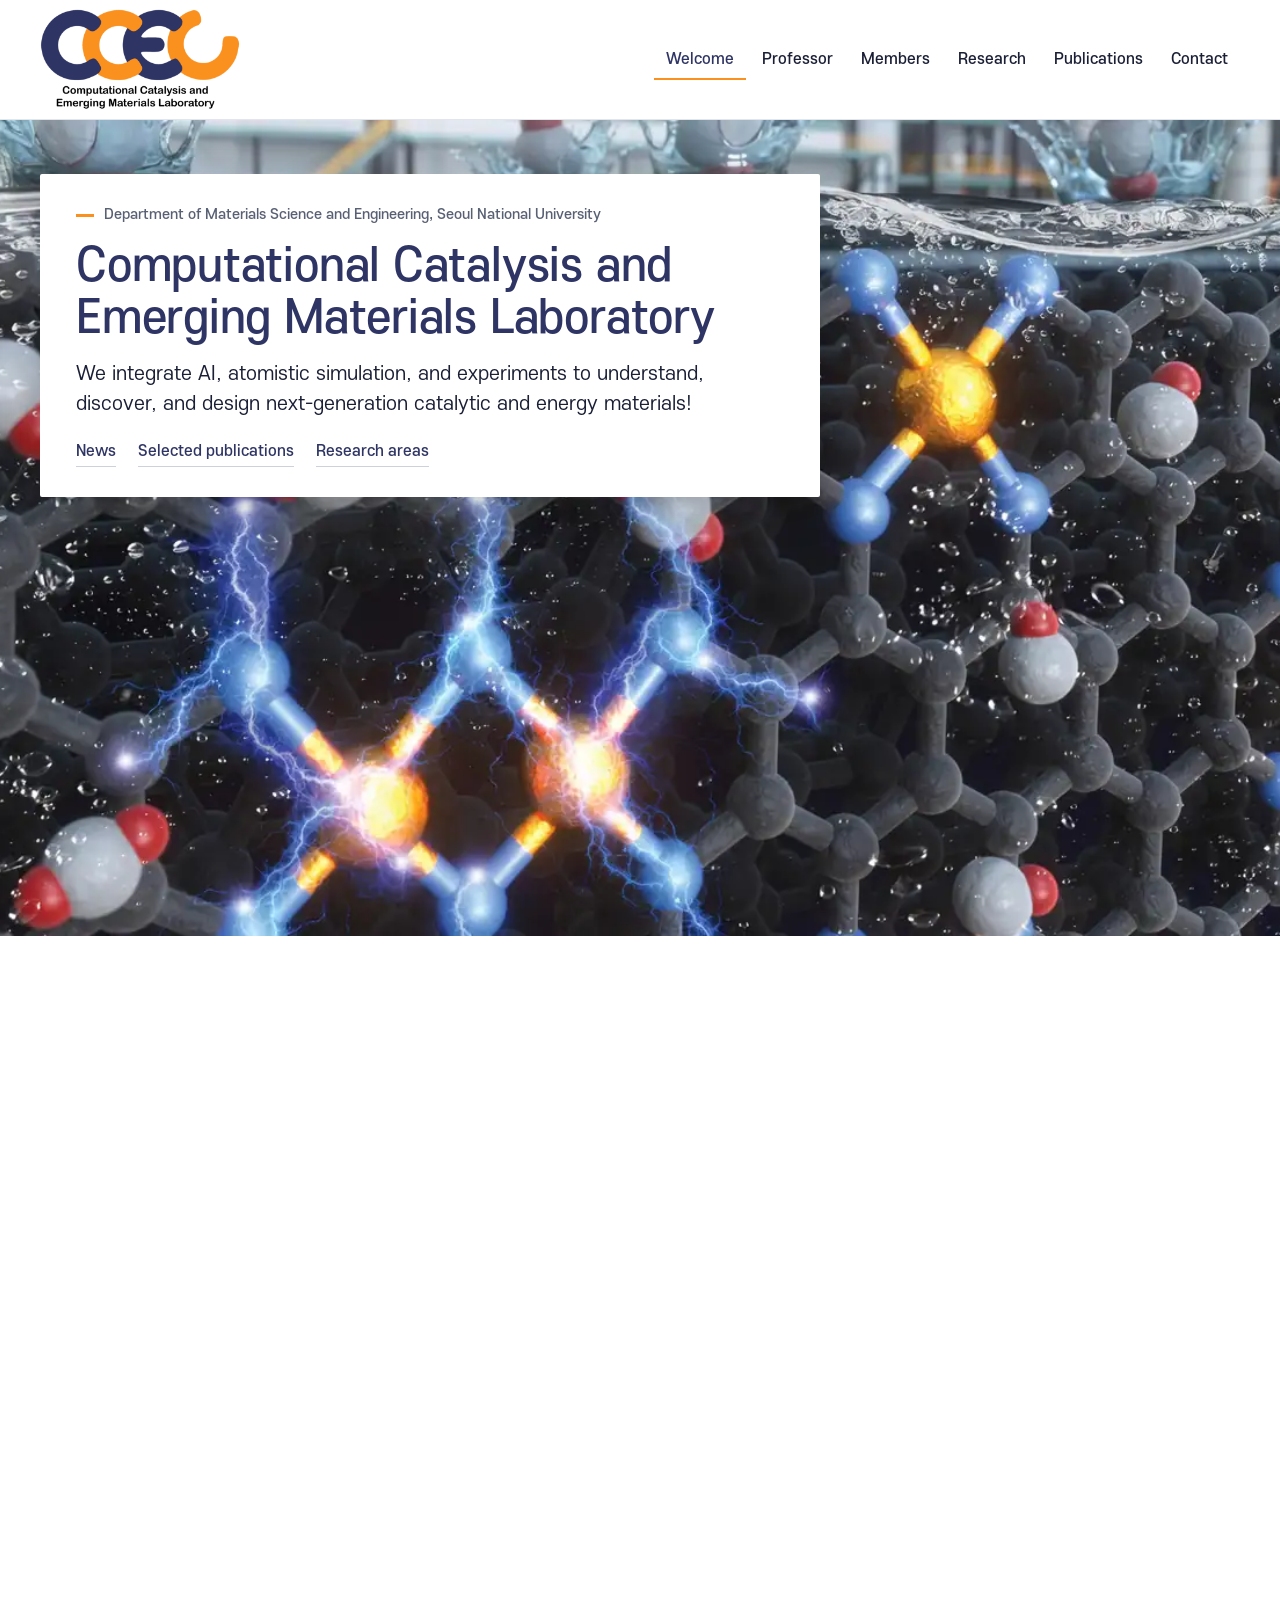
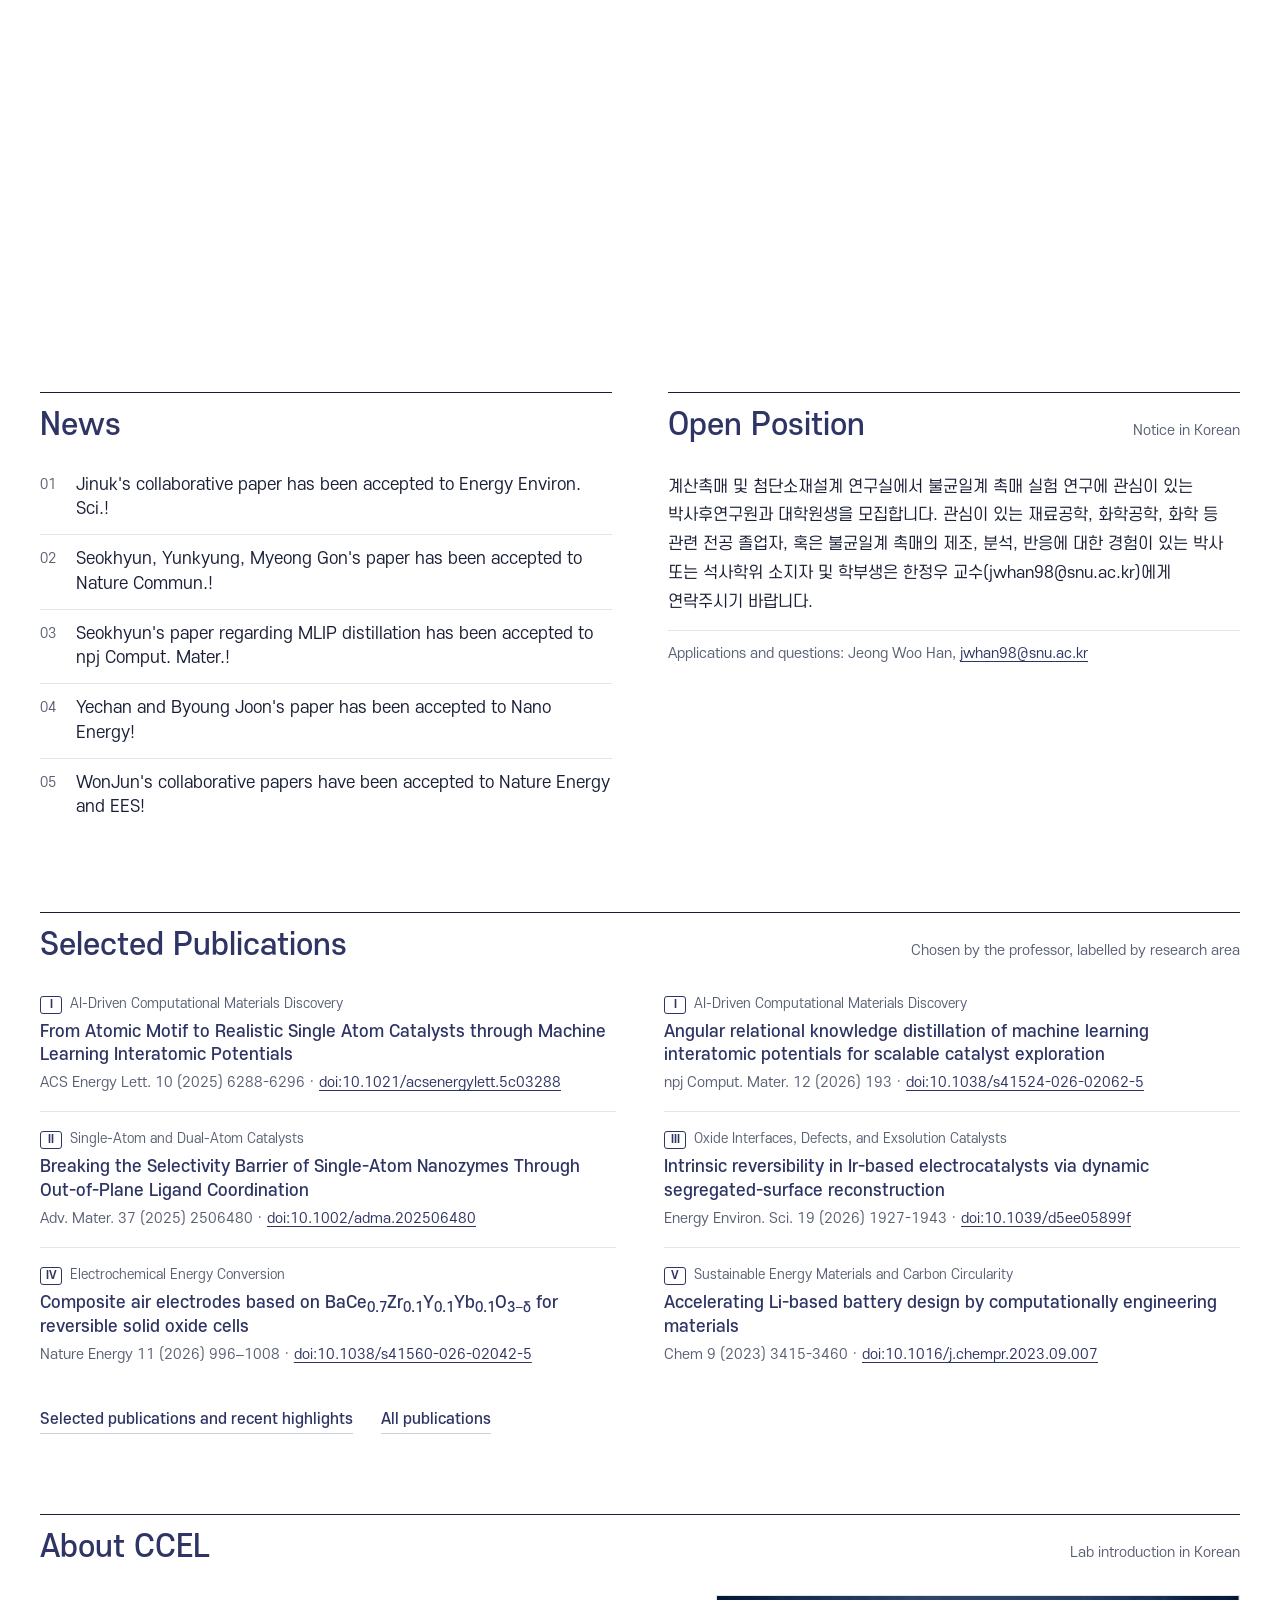
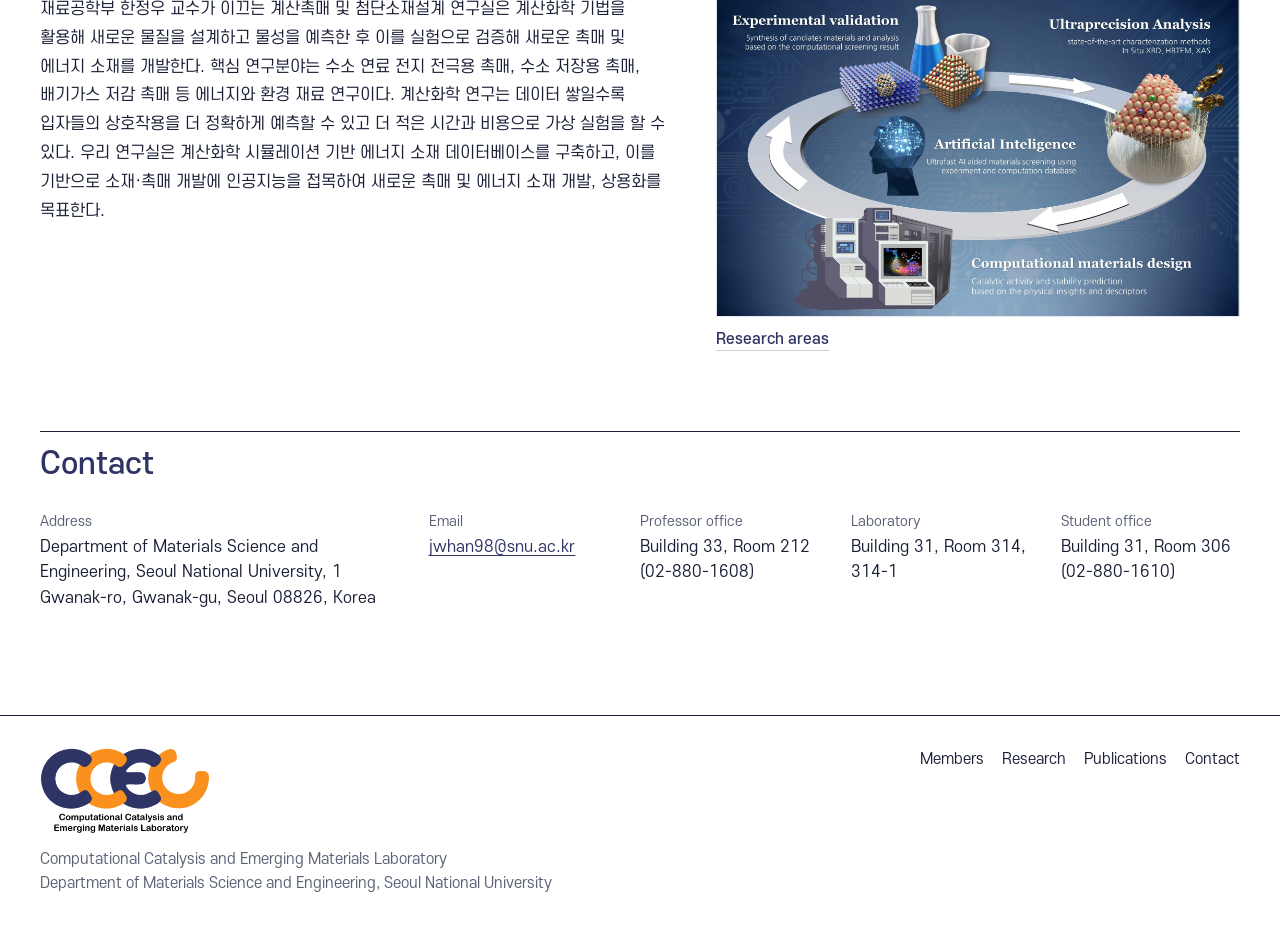
==== commit 5aad2dab: "Lean landing page (v5): main page like the current Welcome page; research, highlights and people mov" ====
--- a/index.html
+++ b/index.html
@@ -18,12 +18,11 @@
       <button class="nav-toggle" type="button" aria-expanded="false" aria-controls="site-nav"><svg viewBox="0 0 24 24" aria-hidden="true" fill="none" stroke="currentColor" stroke-width="2"><path d="M3 6h18M3 12h18M3 18h18"/></svg>Menu</button>
       <nav id="site-nav" class="site-nav" aria-label="Main">
         <ul>
-          <li><a href="index.html#glance">At a glance</a></li>
-          <li><a href="index.html#research">Research</a></li>
+          <li><a href="index.html" aria-current="page">Welcome</a></li>
+          <li><a href="members.html#professor">Professor</a></li>
+          <li><a href="members.html">Members</a></li>
+          <li><a href="research.html">Research</a></li>
           <li><a href="publications.html">Publications</a></li>
-          <li><a href="members.html">People</a></li>
-          <li><a href="index.html#news">News</a></li>
-          <li><a href="index.html#join">Join Us</a></li>
           <li><a href="index.html#contact">Contact</a></li>
         </ul>
       </nav>
@@ -32,8 +31,8 @@
 </header>
 
 <main id="main">
-  <!-- Hero stage: a short scroll-scrubbed clip behind a solid identity panel; resolves into the key figures.
-       Starts static (no JS, reduced motion); home.js switches it to scrubbing. -->
+  <!-- Hero stage: a short scroll-scrubbed clip behind a solid identity panel; near the end a white veil rises so the
+       stage resolves into the page. Starts static (no JS, reduced motion); home.js switches it to scrubbing. -->
   <section class="stage-wrap is-static" aria-labelledby="lab-name">
     <div class="stage">
       <div class="stage-media" aria-hidden="true">
@@ -47,119 +46,66 @@
           <p class="eyebrow" id="lab-aff"></p>
           <h1 id="lab-name"></h1>
           <p class="lede" id="lab-id"></p>
-          <p class="stage-links"><a href="#glance">Lab at a glance</a><a href="#research">Research areas</a><a href="#publications">Selected publications</a></p>
+          <p class="stage-links"><a href="#news">News</a><a href="#publications">Selected publications</a><a href="research.html">Research areas</a></p>
         </div>
-      </div>
-      <div class="stage-strip">
-        <div class="wrap"><ul class="figs" id="keyfigs" aria-label="Key figures"></ul></div>
       </div>
     </div>
   </section>
   <noscript><div class="wrap"><p class="lede" style="padding:24px 0">This page renders its content from the lab's data file; please enable JavaScript.</p></div></noscript>
 
-  <section class="sec" id="glance" aria-labelledby="glance-h">
+  <div class="wrap two news-open">
+    <section class="sec" id="news" aria-labelledby="news-h">
+      <div class="sec-head"><h2 id="news-h">News</h2></div>
+      <ol class="news" id="news-list"></ol>
+    </section>
+    <section class="sec" id="opening" aria-labelledby="opening-h">
+      <div class="sec-head"><h2 id="opening-h">Open Position</h2><p class="sec-note">Notice in Korean</p></div>
+      <p class="ko-text" lang="ko" id="opening-ko"></p>
+      <p class="small opening-mail" id="opening-mail"></p>
+    </section>
+  </div>
+
+  <section class="sec" id="publications" aria-labelledby="pubs-h">
     <div class="wrap">
-      <div class="sec-head"><h2 id="glance-h">Lab at a glance</h2><p class="sec-note" id="glance-note"></p></div>
-      <div class="charts">
-        <figure class="chart wide" id="ch-years" aria-labelledby="ch-years-h">
-          <div class="chart-head"><h3 id="ch-years-h">Published papers per year</h3><p class="small" id="ch-years-sum"></p></div>
-          <div class="chart-body" id="ch-years-body"></div>
-          <figcaption id="ch-years-cap"></figcaption>
-        </figure>
-        <figure class="chart" id="ch-areas" aria-labelledby="ch-areas-h">
-          <div class="chart-head"><h3 id="ch-areas-h">Papers by research area</h3><div id="ch-areas-mode"></div></div>
-          <div class="chart-body" id="ch-areas-body"></div>
-          <figcaption>Each paper carries one research area (I–V) in the publication list. Select a row to see those papers.</figcaption>
-        </figure>
-        <figure class="chart" id="ch-journals" aria-labelledby="ch-journals-h">
-          <div class="chart-head"><h3 id="ch-journals-h">Most frequent journals</h3><p class="small">Published papers, all years</p></div>
-          <div class="chart-body" id="ch-journals-body"></div>
-          <figcaption>Journal names as recorded in the publication list. Select a row to list the papers.</figcaption>
-        </figure>
-        <figure class="chart wide" id="ch-people" aria-labelledby="ch-people-h">
-          <div class="chart-head"><h3 id="ch-people-h">People</h3><p class="legend"><span><i class="c"></i>Computational</span><span><i class="e"></i>Experimental</span></p></div>
-          <div class="chart-body" id="ch-people-body"></div>
-          <figcaption>Current members and alumni by group, as listed on the People page.</figcaption>
+      <div class="sec-head"><h2 id="pubs-h">Selected Publications</h2><p class="sec-note">Chosen by the professor, labelled by research area</p></div>
+      <ol class="pins-compact" id="pins"></ol>
+      <p class="more more-row"><a href="publications.html#selected">Selected publications and recent highlights</a><a href="publications.html">All publications</a></p>
+    </div>
+  </section>
+
+  <section class="sec" id="about" aria-labelledby="about-h">
+    <div class="wrap">
+      <div class="sec-head"><h2 id="about-h">About CCEL</h2><p class="sec-note">Lab introduction in Korean</p></div>
+      <div class="about-grid">
+        <p class="ko-text about-ko" lang="ko" id="about-ko"></p>
+        <figure class="about-fig">
+          <a href="research.html"><img id="research-img" alt="" loading="lazy" width="3646" height="2240"></a>
+          <figcaption><a href="research.html">Research areas</a></figcaption>
         </figure>
       </div>
     </div>
   </section>
 
-  <section class="sec" id="research" aria-labelledby="research-h">
+  <section class="sec" id="contact" aria-labelledby="contact-h">
     <div class="wrap">
-      <div class="sec-head"><h2 id="research-h">Research</h2><p class="sec-note" id="research-note"></p></div>
-      <div class="research-intro">
-        <div>
-          <p class="lede" id="research-headline"></p>
-          <div id="research-intro" style="margin-top:16px"></div>
-          <details class="fold"><summary>Lab introduction (Korean)</summary><p lang="ko" id="about-ko"></p></details>
-        </div>
-        <figure><img id="research-img" alt="" loading="lazy"></figure>
-      </div>
-      <ol class="areas" id="areas"></ol>
+      <div class="sec-head"><h2 id="contact-h">Contact</h2></div>
+      <dl class="dl dl-grid" id="contact-dl"></dl>
     </div>
   </section>
-
-  <section class="sec" id="publications" aria-labelledby="pubs-h">
-    <div class="wrap">
-      <div class="sec-head"><h2 id="pubs-h">Selected Publications</h2><p class="sec-note" id="pins-note"></p></div>
-      <div id="pins"></div>
-      <p class="more" style="margin-top:28px"><a href="publications.html" id="all-pubs-link">All publications</a></p>
-    </div>
-  </section>
-
-  <section class="sec" id="highlights" aria-labelledby="hl-h">
-    <div class="wrap">
-      <div class="sec-head"><h2 id="hl-h">Recent Highlights</h2><p class="sec-note" id="hl-note"></p></div>
-      <ul class="hl-grid" id="hl"></ul>
-      <details class="fold" style="margin-top:28px"><summary>How this list is filled</summary><p class="small" id="hl-rules"></p></details>
-      <p class="more" style="margin-top:20px"><a href="publications.html#covers" id="covers-link">Journal covers</a></p>
-    </div>
-  </section>
-
-  <section class="sec" id="people" aria-labelledby="people-h">
-    <div class="wrap">
-      <div class="sec-head"><h2 id="people-h">People</h2><p class="sec-note" id="people-note"></p></div>
-      <div class="prof" id="prof"></div>
-      <div class="roster" id="roster"></div>
-      <p class="more" style="margin-top:24px"><a href="members.html">Full People page with alumni</a></p>
-      <figure class="group-photo"><img id="group-photo" alt="CCEL group photo" loading="lazy"></figure>
-    </div>
-  </section>
-
-  <section class="sec" id="news" aria-labelledby="news-h">
-    <div class="wrap">
-      <div class="sec-head"><h2 id="news-h">News</h2></div>
-      <ol class="news" id="news-list"></ol>
-    </div>
-  </section>
-
-  <div class="wrap two">
-    <section class="sec" id="join" aria-labelledby="join-h">
-      <div class="sec-head"><h2 id="join-h">Join Us</h2></div>
-      <p>Open positions are announced in Korean. Applications and questions go to <span id="join-mail"></span>.</p>
-      <details class="fold" open><summary>Recruitment notice (Korean)</summary><p lang="ko" id="opening-ko"></p></details>
-    </section>
-    <section class="sec" id="contact" aria-labelledby="contact-h">
-      <div class="sec-head"><h2 id="contact-h">Contact</h2></div>
-      <dl class="dl" id="contact-dl"></dl>
-    </section>
-  </div>
 </main>
 
 <footer class="site-foot">
   <div class="wrap foot-in">
     <div><img class="ccel-logo" src="_shared/img/logo2.png" alt="CCEL logo" width="170" height="87" loading="lazy"><p id="foot-data" style="margin-top:14px;max-width:560px"></p></div>
     <ul class="foot-links">
-      <li><a href="index.html#research">Research</a></li><li><a href="publications.html">Publications</a></li>
-      <li><a href="members.html">People</a></li><li><a href="index.html#join">Join Us</a></li><li><a href="index.html#contact">Contact</a></li>
+      <li><a href="members.html">Members</a></li><li><a href="research.html">Research</a></li>
+      <li><a href="publications.html">Publications</a></li><li><a href="index.html#contact">Contact</a></li>
     </ul>
   </div>
 </footer>
 
 <script src="_shared/content.js"></script>
 <script src="common.js"></script>
-<script src="charts.js"></script>
 <script src="home.js"></script>
 </body>
 </html>
--- a/site.css
+++ b/site.css
@@ -104,7 +104,7 @@
 }
 
 /* ---------- hero stage (landing only) ---------- */
-.stage-wrap { position: relative; height: 230vh; background: #fff; }
+.stage-wrap { position: relative; height: 200vh; background: #fff; }
 .stage {
   position: sticky; top: var(--hh-c); height: calc(100vh - var(--hh-c)); overflow: hidden;
   background: #0d1020;
@@ -118,91 +118,25 @@
   background: #fff; padding: 30px 36px 30px; border-radius: 2px; box-shadow: 0 10px 40px rgba(0, 0, 0, .22);
 }
 .stage-panel h1 { font-size: 44px; line-height: 1.18; margin: 14px 0 16px; color: var(--navy); letter-spacing: -0.005em; }
-.stage-panel .lede { max-width: 640px; }
+.stage-panel .lede { max-width: 660px; }
 .stage-links { margin-top: 20px; display: flex; flex-wrap: wrap; gap: 8px 22px; font-size: 15px; font-weight: 500; }
 .stage-links a { text-decoration: none; border-bottom: 1px solid var(--line-2); padding-bottom: 2px; }
-.stage-strip {
-  position: absolute; left: 0; right: 0; bottom: 0; background: #fff; border-top: 1px solid var(--line);
-  transform: translateY(105%); will-change: transform;
-}
-.figs { list-style: none; margin: 0; padding: 22px 0 24px; display: grid; grid-template-columns: auto repeat(6, 1fr); gap: 0; align-items: stretch; }
-.figs .figs-title { padding-right: 28px; display: flex; flex-direction: column; justify-content: center; }
-.figs .figs-title .t { font-size: 20px; font-weight: 500; color: var(--navy); }
-.figs .figs-title .s { font-size: 13px; color: var(--muted); margin-top: 4px; max-width: 170px; line-height: 1.45; }
-.fig { padding: 2px 18px; border-left: 1px solid var(--line); }
-.fig .n { display: block; font-size: 36px; line-height: 1.1; font-weight: 500; color: var(--navy); }
-.fig .l { display: block; font-size: 14px; color: var(--muted); line-height: 1.4; margin-top: 6px; }
-/* static mode (default markup; also reduced motion, no JS, manifest unavailable): poster as a still band, figures below */
+/* static mode (default markup; also reduced motion, no JS, manifest unavailable): poster as a still band */
 .stage-wrap.is-static { height: auto; background: #fff; }
 .stage-wrap.is-static .stage { position: relative; top: 0; height: auto; overflow: visible; background: #fff; }
 .stage-wrap.is-static .stage-media { position: relative; inset: auto; height: min(68vh, 620px); background: #0d1020; }
 .stage-wrap.is-static .stage-inner { bottom: auto; height: min(68vh, 620px); }
 .stage-wrap.is-static .stage-canvas, .stage-wrap.is-static .stage-veil { display: none; }
-.stage-wrap.is-static .stage-strip { position: relative; transform: none; border-bottom: 1px solid var(--line); }
-@media (max-width: 1180px) {
-  .figs { grid-template-columns: repeat(3, 1fr); row-gap: 16px; }
-  .figs .figs-title { grid-column: 1 / -1; padding: 0; flex-direction: row; align-items: baseline; gap: 12px; justify-content: flex-start; }
-  .figs .figs-title .s { max-width: none; margin: 0; }
-  .fig:nth-child(3n + 2) { border-left: 0; padding-left: 0; }
-}
 @media (max-width: 960px) {
-  .stage-wrap { height: 185vh; }
+  .stage-wrap { height: 170vh; }
   .stage-panel { top: 14px; left: 12px; right: 12px; margin: 0; padding: 20px 20px 22px; }
   .stage-panel h1 { font-size: 27px; margin: 10px 0 12px; }
   .stage-panel .lede { font-size: 16px; }
   .stage-links { margin-top: 14px; gap: 6px 16px; font-size: 14px; }
-  .figs { padding: 14px 0 16px; row-gap: 12px; }
-  .fig { padding: 0 10px; }
-  .fig .n { font-size: 26px; }
-  .fig .l { font-size: 12.5px; margin-top: 2px; }
-  .figs .figs-title .t { font-size: 16px; }
-  .figs .figs-title .s { display: none; }
   .stage-wrap.is-static .stage-media, .stage-wrap.is-static .stage-inner { height: min(78vh, 560px); }
 }
 
-/* ---------- charts ---------- */
-.charts { display: grid; grid-template-columns: repeat(12, 1fr); gap: 28px 40px; }
-.chart { margin: 0; grid-column: span 6; min-width: 0; }
-.chart.wide { grid-column: 1 / -1; }
-.chart-head { display: flex; justify-content: space-between; align-items: baseline; gap: 12px; flex-wrap: wrap; margin-bottom: 14px; }
-.chart h3 { font-size: 19px; }
-.chart figcaption { font-size: 13.5px; color: var(--muted); margin-top: 12px; line-height: 1.5; }
-.chart-body { min-width: 0; }
-.years-layout { display: grid; grid-template-columns: minmax(0, 1fr) 260px; gap: 36px; align-items: end; }
-.pipe { border-left: 1px solid var(--line); padding-left: 24px; }
-.pipe h4 { font-size: 15px; color: var(--ink); margin-bottom: 4px; }
-.pipe p { font-size: 13px; color: var(--muted); margin-bottom: 12px; }
-svg.vbars { display: block; width: 100%; height: auto; overflow: visible; }
-svg.vbars text { font-family: var(--ccel-font); fill: var(--ink); }
-svg.vbars .yl { fill: var(--muted); font-size: 12px; }
-svg.vbars .vl { font-size: 12px; font-weight: 500; }
-svg.vbars .base { stroke: var(--line-2); stroke-width: 1; }
-.bar { fill: var(--navy); }
-.hbar .bar.pipe { fill: #9ea4c9; }
-.chart .bar, .mini .bar { transform-box: fill-box; transform-origin: 50% 100%; transform: scaleY(0); transition: transform .8s cubic-bezier(.2, .7, .2, 1); }
-.chart .hbar .bar { transform-origin: 0 50%; transform: scaleX(0); }
-.chart.in .bar, .area-data.in .bar { transform: none; }
-.chart .vl, .chart .hrow-val { opacity: 0; transition: opacity .5s ease .45s; }
-.chart.in .vl, .chart.in .hrow-val { opacity: 1; }
-
-.hrows { list-style: none; margin: 0; padding: 0; }
-.hrows li + li { margin-top: 10px; }
-.hrow { display: grid; grid-template-columns: minmax(0, 1fr) auto; grid-template-areas: "lab val" "bar bar"; column-gap: 12px; row-gap: 5px;
-  text-decoration: none; color: var(--ink); padding: 4px 6px; margin: 0 -6px; border-radius: 4px; }
-a.hrow:hover { background: var(--surface); color: var(--ink); }
-a.hrow:hover .hrow-lab { text-decoration: underline; text-underline-offset: 3px; }
-.hrow-lab { grid-area: lab; font-size: 15px; line-height: 1.35; }
-.hrow-val { grid-area: val; font-size: 14px; color: var(--muted); white-space: nowrap; }
-.hrow-val b { color: var(--ink); font-weight: 500; font-size: 15px; }
-.hbar { grid-area: bar; display: block; width: 100%; height: 12px; }
-.hbar .track { fill: var(--surface); }
-.hbar .bar.exp { fill: var(--orange); }
-.hbar .bar.na { fill: #9aa0b4; }
-.hrows.cols .hrow { grid-template-columns: 190px minmax(0, 1fr) auto; grid-template-areas: "lab bar val"; align-items: center; }
-.hrows.cols .hrow-lab { font-size: 14.5px; }
-.hrows.short li + li { margin-top: 2px; }
-.hrows.short .hrow { grid-template-columns: 44px minmax(0, 1fr) 30px; padding: 2px 6px; }
-.hrows.short .hrow-val { text-align: right; }
+/* ---------- small marks (round v5: all charts left the landing and research pages; the year strip lives in pages.css) ---------- */
 .numtag { display: inline-block; min-width: 26px; text-align: center; font-size: 12px; font-weight: 700; color: var(--navy);
   border: 1px solid var(--navy); border-radius: 3px; padding: 0 4px; margin-right: 8px; line-height: 18px; vertical-align: 1px; }
 .seg { display: inline-flex; border: 1px solid var(--line-2); border-radius: 6px; overflow: hidden; }
@@ -214,19 +148,8 @@
 .legend i { width: 12px; height: 12px; display: inline-block; border-radius: 2px; }
 .legend .c { background: var(--navy); }
 .legend .e { background: var(--orange); }
-.people-sub { font-size: 14px; font-weight: 500; color: var(--ink); margin: 16px 0 8px; }
-.people-sub:first-of-type { margin-top: 0; }
-@media (max-width: 960px) {
-  .charts { grid-template-columns: minmax(0, 1fr); gap: 40px; }
-  .chart, .chart.wide { grid-column: 1 / -1; }
-  .years-layout { grid-template-columns: 1fr; gap: 24px; }
-  .pipe { border-left: 0; padding-left: 0; border-top: 1px solid var(--line); padding-top: 18px; }
-}
-@media (max-width: 600px) {
-  .hrows.cols:not(.short) .hrow { grid-template-columns: minmax(0, 1fr) auto; grid-template-areas: "lab val" "bar bar"; }
-}
-
-/* ---------- research ---------- */
+
+/* ---------- research (research.html) ---------- */
 .research-intro { display: grid; grid-template-columns: minmax(0, 5fr) minmax(0, 6fr); gap: 48px; align-items: start; }
 .research-intro figure { margin: 0; }
 .research-intro img { display: block; width: 100%; height: auto; border: 1px solid var(--line); }
@@ -234,32 +157,38 @@
 details.fold { margin-top: 18px; border-top: 1px solid var(--line); padding-top: 12px; }
 details.fold summary { cursor: pointer; font-size: 15px; font-weight: 500; color: var(--navy); }
 details.fold p { margin-top: 10px; font-size: 16px; line-height: 1.75; color: var(--ink); }
-.areas { list-style: none; margin: 40px 0 0; padding: 0; }
-.area { display: grid; grid-template-columns: 240px minmax(0, 1fr) 300px; gap: 36px; padding: 32px 0; border-top: 1px solid var(--line); }
+.area-index { display: flex; flex-wrap: wrap; gap: 8px 10px; margin-top: 24px; }
+.area-index a { display: inline-flex; align-items: baseline; font-size: 14.5px; font-weight: 500; color: var(--navy); text-decoration: none;
+  padding: 6px 12px 6px 8px; border: 1px solid var(--line-2); border-radius: 4px; }
+.area-index a:hover { border-color: var(--navy); background: var(--surface); }
+.area-index .numtag { margin-right: 8px; }
+.areas { list-style: none; margin: 8px 0 0; padding: 0; }
+.area { display: grid; grid-template-columns: 240px minmax(0, 1fr); gap: 40px; padding: 32px 0; border-top: 1px solid var(--line); }
+.area > div { max-width: 820px; }
 .area-fig { margin: 0; }
-.area-fig img { display: block; width: 100%; aspect-ratio: 1; object-fit: cover; border: 1px solid var(--line); background: var(--surface); }
-.area h3 { font-size: 22px; margin-bottom: 10px; display: flex; gap: 10px; align-items: baseline; }
-.area h3 .numtag { font-size: 13px; line-height: 20px; flex: none; }
+.area-fig img { display: block; width: 100%; height: auto; aspect-ratio: 1; object-fit: cover; border: 1px solid var(--line); background: var(--surface); }
+.area .area-h { font-size: 22px; margin-bottom: 10px; display: flex; gap: 10px; align-items: baseline; }
+.area .area-h .numtag { font-size: 13px; line-height: 20px; flex: none; }
 .area-sum { font-size: 16.5px; }
 .kw { list-style: none; padding: 0; margin: 14px 0 0; display: flex; flex-wrap: wrap; gap: 6px; }
 .kw li { font-size: 13px; color: var(--navy); background: var(--navy-soft); padding: 3px 10px; border-radius: 3px; }
-.area-keys { margin-top: 16px; font-size: 14.5px; }
-.area-keys b { font-weight: 500; color: var(--ink); }
-.area-data { border-left: 1px solid var(--line); padding-left: 24px; }
-.area-data .big { font-size: 30px; font-weight: 500; color: var(--navy); line-height: 1.1; }
-.area-data .small { margin: 4px 0 12px; }
-svg.mini { display: block; width: 100%; height: auto; overflow: visible; }
-svg.mini text { font-family: var(--ccel-font); font-size: 10.5px; fill: var(--muted); }
-svg.mini .vl { fill: var(--ink); font-weight: 500; }
+.kp-h { font-size: 14px; font-weight: 500; color: var(--muted); margin-top: 20px; }
+.kp { list-style: none; margin: 6px 0 0; padding: 0; }
+.kp li { padding: 9px 0 9px 14px; border-left: 2px solid var(--line-2); }
+.kp li + li { margin-top: 4px; }
+.kp-title { font-size: 15.5px; font-weight: 500; line-height: 1.45; }
+.kp-title a { color: var(--navy); text-decoration: none; }
+.kp-title a:hover { text-decoration: underline; }
+.kp-src { font-size: 13.5px; color: var(--muted); margin-top: 2px; }
+.kp-tag { color: var(--orange-ink); }
+.area-more { margin-top: 16px; }
 @media (max-width: 1100px) {
-  .area { grid-template-columns: 200px minmax(0, 1fr); }
-  .area-data { grid-column: 2; border-left: 0; padding-left: 0; border-top: 1px solid var(--line); padding-top: 16px; }
+  .area { grid-template-columns: 200px minmax(0, 1fr); gap: 32px; }
 }
 @media (max-width: 760px) {
   .research-intro { grid-template-columns: 1fr; gap: 24px; }
   .area { grid-template-columns: 1fr; gap: 18px; padding: 26px 0; }
   .area-fig img { max-width: 220px; }
-  .area-data { grid-column: 1; }
 }
 
 /* ---------- citations ---------- */
@@ -298,7 +227,7 @@
   .cite-title { font-size: 16.5px; }
 }
 
-/* ---------- people ---------- */
+/* ---------- people (members.html) ---------- */
 .prof { display: grid; grid-template-columns: 180px minmax(0, 1fr); gap: 32px; align-items: start; }
 .prof img { width: 180px; height: auto; display: block; border: 1px solid var(--line); }
 .prof h3 { font-size: 24px; }
@@ -309,36 +238,55 @@
   color: var(--navy); border: 1px solid var(--line-2); background: #fff; }
 .icons a:hover { background: var(--navy); color: #fff; border-color: var(--navy); }
 .icons svg { width: 16px; height: 16px; display: block; }
-.roster { display: grid; grid-template-columns: repeat(4, minmax(0, 1fr)); gap: 28px; margin-top: 36px; }
-.roster h3 { font-size: 15px; color: var(--ink); padding-bottom: 8px; border-bottom: 1px solid var(--line-2); margin-bottom: 6px; display: flex; justify-content: space-between; gap: 8px; }
-.roster h3 span { color: var(--muted); font-weight: 400; }
-.roster ul { list-style: none; margin: 0; padding: 0; }
-.roster li { display: flex; align-items: center; justify-content: space-between; gap: 8px; padding: 5px 0; font-size: 15px; min-height: 36px; }
-.roster .nm { display: inline-flex; align-items: center; gap: 8px; min-width: 0; }
-.roster .icons a { width: 26px; height: 26px; }
-.roster .icons svg { width: 14px; height: 14px; }
 .tmark { width: 9px; height: 9px; border-radius: 2px; flex: none; background: var(--navy); display: inline-block; }
 .tmark.experimental { background: var(--orange); }
 .tmark.none { background: var(--line-2); }
 .group-photo { margin: 40px 0 0; }
 .group-photo img { display: block; width: 100%; height: auto; aspect-ratio: 2 / 1; object-fit: cover; object-position: 50% 70%; border: 1px solid var(--line); }
-@media (max-width: 1000px) { .roster { grid-template-columns: repeat(2, minmax(0, 1fr)); } }
 @media (max-width: 600px) {
   .prof { grid-template-columns: 96px minmax(0, 1fr); gap: 16px; }
   .prof img { width: 96px; }
   .prof h3 { font-size: 20px; }
-  .roster { grid-template-columns: 1fr; }
-}
-
-/* ---------- news / join / contact ---------- */
+}
+
+/* ---------- landing: news + open position, selected publications, about, contact ---------- */
+.news-open { grid-template-columns: minmax(0, 7fr) minmax(0, 5fr); }
 .news { list-style: none; margin: 0; padding: 0; counter-reset: n; }
-.news li { padding: 14px 0; border-top: 1px solid var(--line); font-size: 17px; display: grid; grid-template-columns: 40px minmax(0, 1fr); }
-.news li::before { counter-increment: n; content: counter(n, decimal-leading-zero); color: var(--muted); font-size: 14px; padding-top: 2px; }
+.news li { padding: 12px 0; border-top: 1px solid var(--line); font-size: 16.5px; line-height: 1.5; display: grid; grid-template-columns: 36px minmax(0, 1fr); }
+.news li:first-child { border-top: 0; padding-top: 0; }
+.news li::before { counter-increment: n; content: counter(n, decimal-leading-zero); color: var(--muted); font-size: 13.5px; padding-top: 2px; }
+.ko-text { font-size: 16px; line-height: 1.8; color: var(--ink); word-break: keep-all; overflow-wrap: anywhere; }
+.opening-mail { margin-top: 14px; padding-top: 12px; border-top: 1px solid var(--line); }
 .two { display: grid; grid-template-columns: minmax(0, 1fr) minmax(0, 1fr); gap: 56px; }
-.dl { display: grid; grid-template-columns: 170px minmax(0, 1fr); gap: 8px 16px; margin: 0; font-size: 16px; }
-.dl dt { color: var(--muted); font-size: 14.5px; padding-top: 2px; }
-.dl dd { margin: 0; }
-@media (max-width: 760px) { .two { grid-template-columns: 1fr; gap: 40px; } .dl { grid-template-columns: 1fr; gap: 2px; } .dl dd { margin-bottom: 10px; } }
+.pins-compact { list-style: none; margin: 0; padding: 0; display: grid; grid-template-columns: repeat(2, minmax(0, 1fr)); gap: 0 48px; }
+.pins-compact li { padding: 16px 0 18px; border-top: 1px solid var(--line); }
+.pins-compact li:nth-child(-n + 2) { border-top: 0; padding-top: 0; }
+.pc-area { font-size: 13px; color: var(--muted); display: flex; align-items: baseline; margin-bottom: 6px; }
+.pc-area .numtag { font-size: 11px; line-height: 16px; min-width: 22px; margin-right: 8px; }
+.pc-title { font-size: 16.5px; font-weight: 500; line-height: 1.45; }
+.pc-title a { color: var(--navy); text-decoration: none; }
+.pc-title a:hover { text-decoration: underline; }
+.pc-src { font-size: 14px; color: var(--muted); margin-top: 5px; line-height: 1.5; overflow-wrap: anywhere; }
+.pc-src a { color: var(--navy); }
+.more-row { display: flex; flex-wrap: wrap; gap: 10px 28px; margin-top: 24px; }
+.about-grid { display: grid; grid-template-columns: minmax(0, 6fr) minmax(0, 5fr); gap: 48px; align-items: start; }
+.about-fig { margin: 0; }
+.about-fig a { display: block; line-height: 0; }
+.about-fig img { display: block; width: 100%; height: auto; aspect-ratio: 3646 / 2240; background: var(--surface); border: 1px solid var(--line); }
+.about-fig figcaption { margin-top: 10px; font-size: 15px; font-weight: 500; }
+.about-fig figcaption a { line-height: 1.5; display: inline; text-decoration: none; border-bottom: 1px solid var(--line-2); padding-bottom: 2px; }
+.dl-grid { display: grid; grid-template-columns: 2fr 1fr 1fr 1fr 1fr; gap: 12px 32px; margin: 0; font-size: 15.5px; }
+.dl-grid > div { min-width: 0; }
+.dl-grid dt { color: var(--muted); font-size: 13.5px; }
+.dl-grid dd { margin: 2px 0 0; overflow-wrap: anywhere; }
+@media (max-width: 1100px) { .dl-grid { grid-template-columns: repeat(3, minmax(0, 1fr)); } .dl-grid > div:first-child { grid-column: 1 / -1; } }
+@media (max-width: 760px) {
+  .two, .news-open { grid-template-columns: 1fr; gap: 0; }
+  .pins-compact { grid-template-columns: 1fr; }
+  .pins-compact li:nth-child(2) { border-top: 1px solid var(--line); padding-top: 16px; }
+  .about-grid { grid-template-columns: 1fr; gap: 24px; }
+  .dl-grid { grid-template-columns: 1fr; gap: 10px; }
+}
 
 /* ---------- footer ---------- */
 .site-foot { margin-top: 96px; border-top: 1px solid var(--ink); padding: 32px 0 48px; font-size: 14.5px; color: var(--muted); }
@@ -360,6 +308,4 @@
 /* reduced motion: nothing moves anywhere */
 @media (prefers-reduced-motion: reduce) {
   *, *::before, *::after { transition: none !important; animation: none !important; scroll-behavior: auto !important; }
-  .chart .bar, .mini .bar { transform: none !important; }
-  .chart .vl, .chart .hrow-val { opacity: 1 !important; }
-}
+}
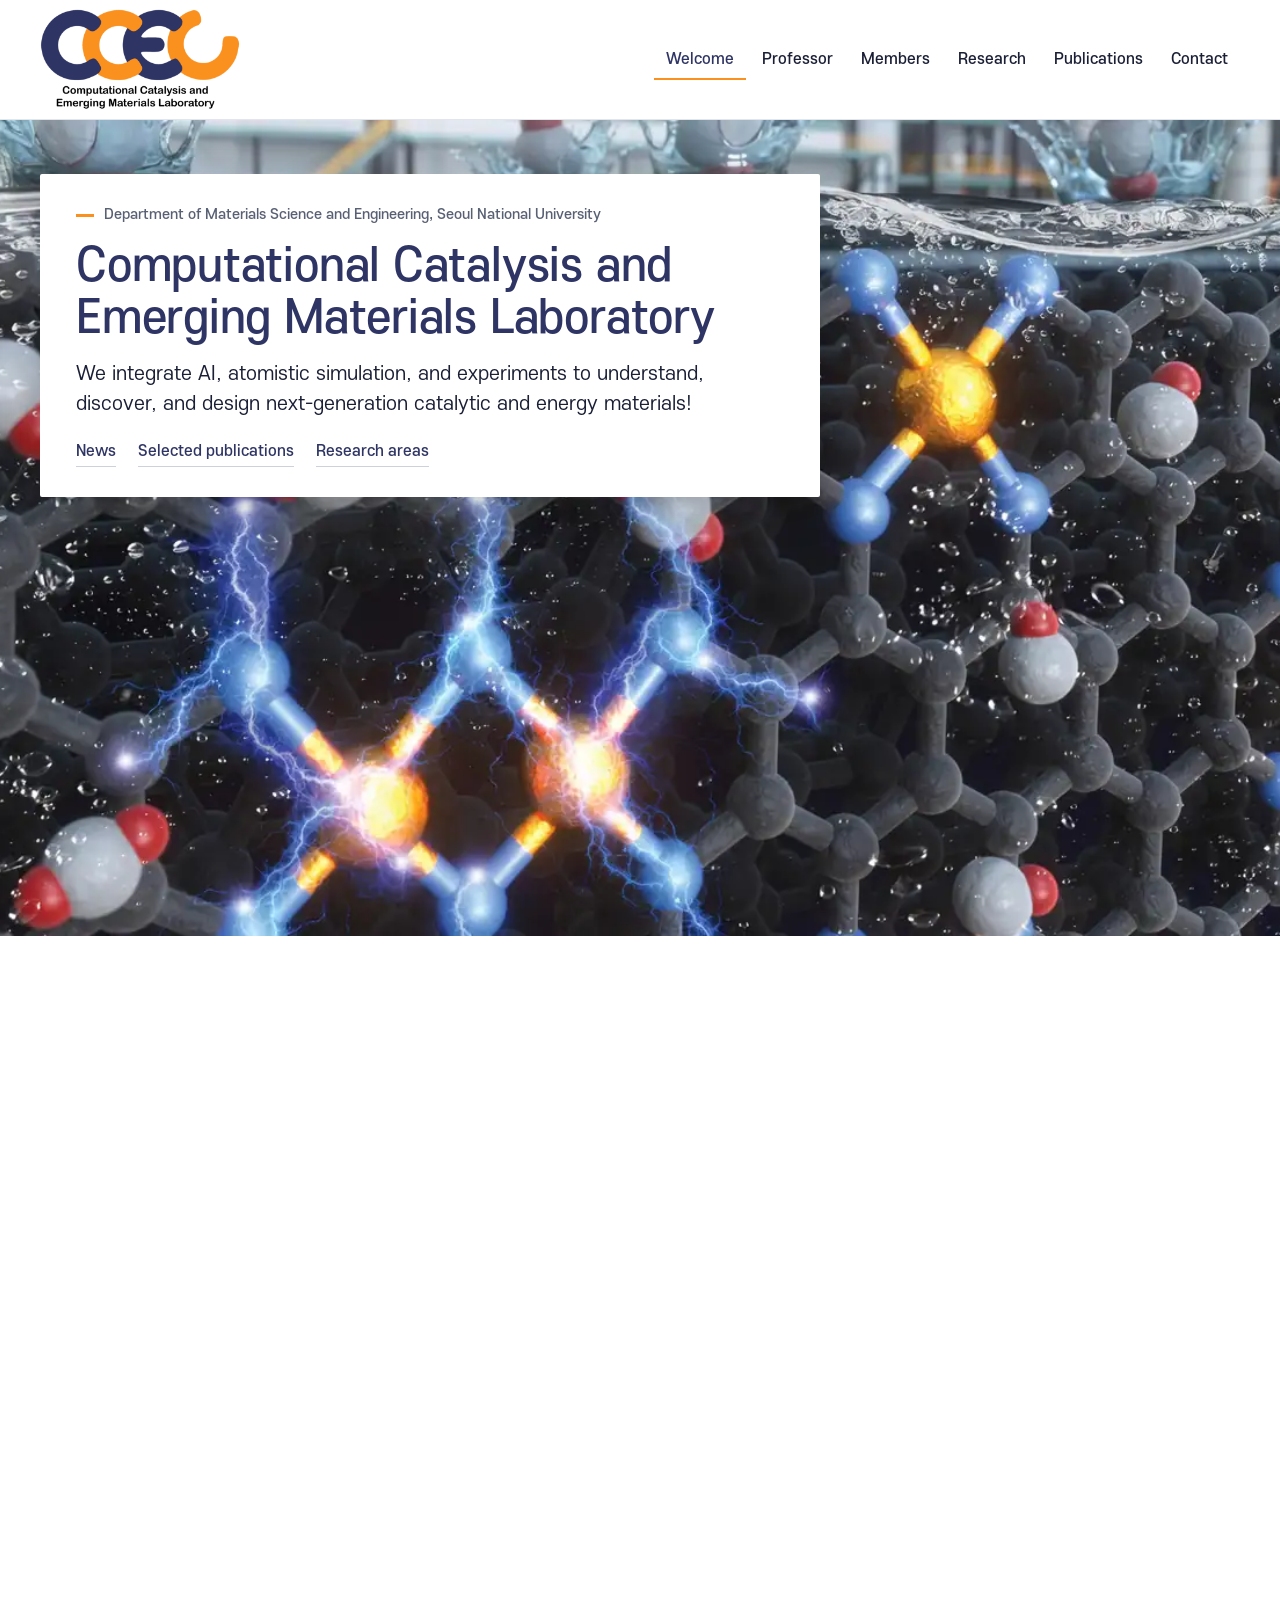
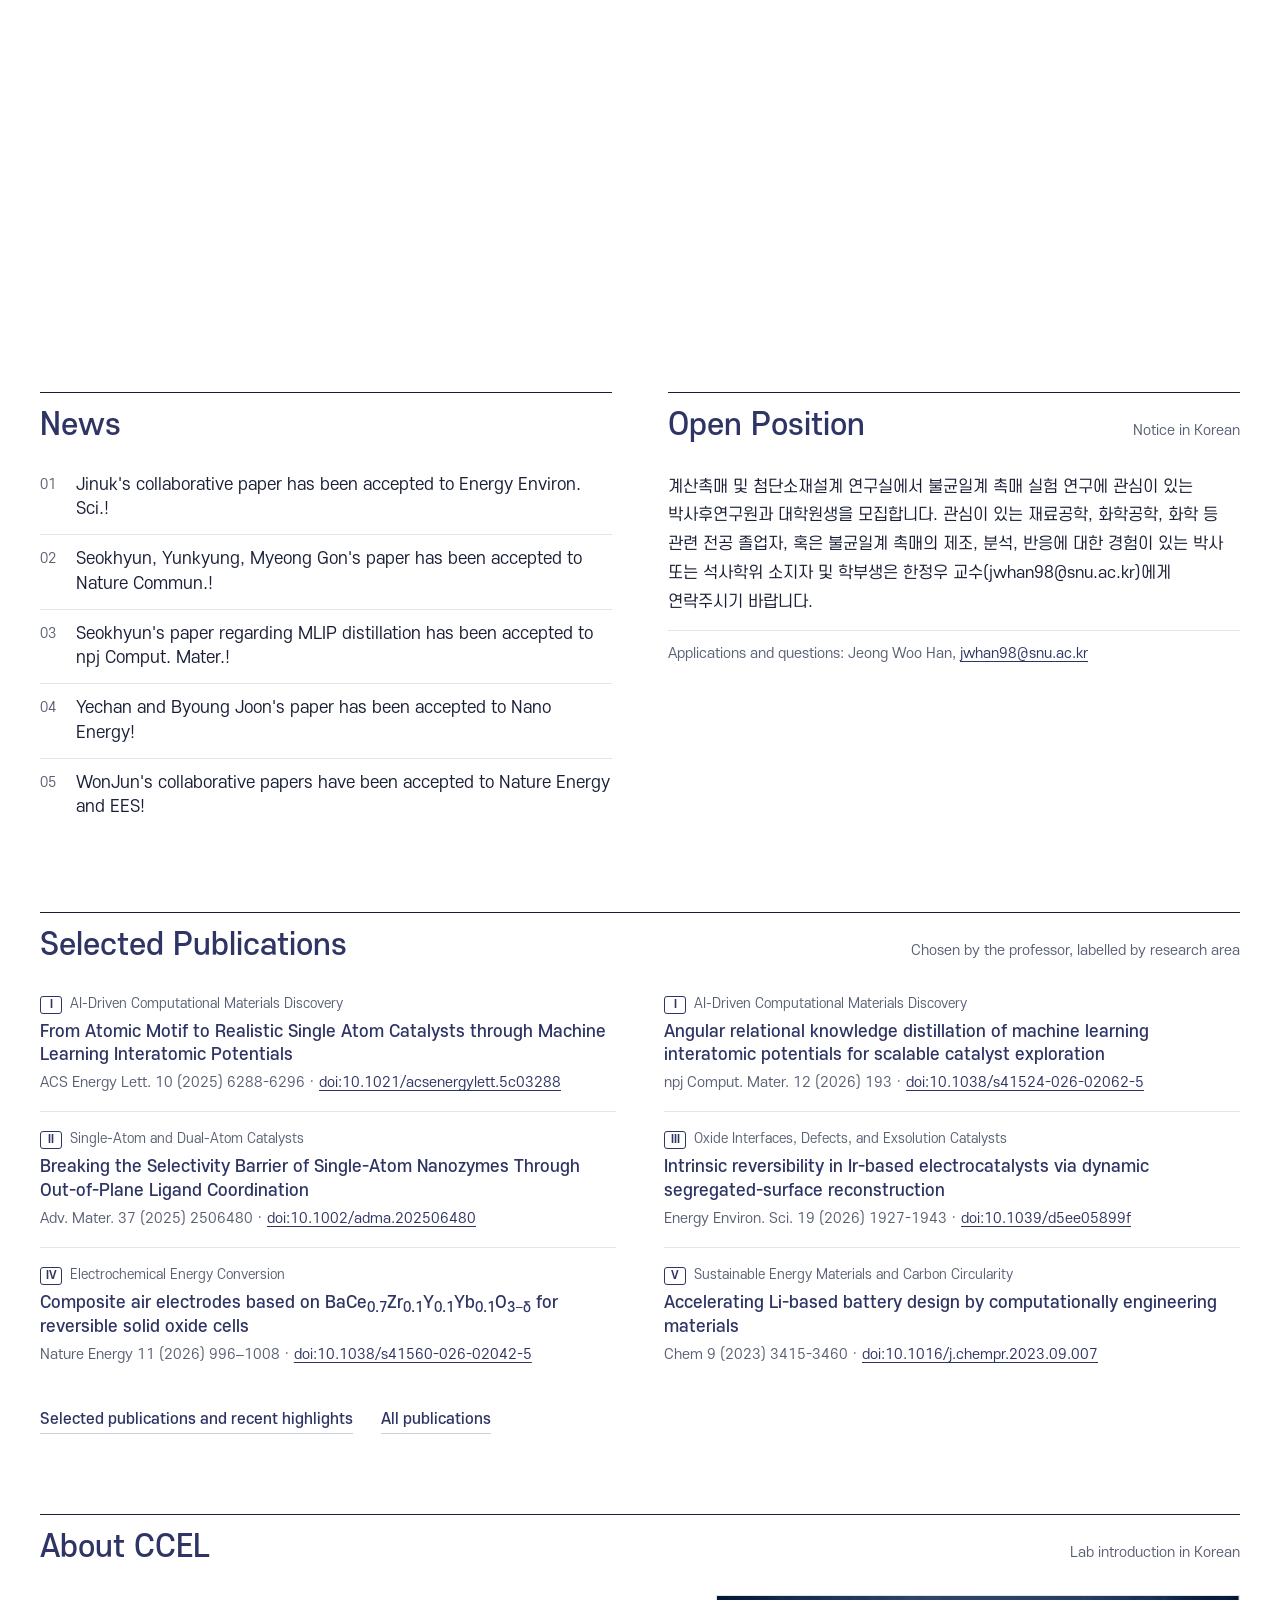
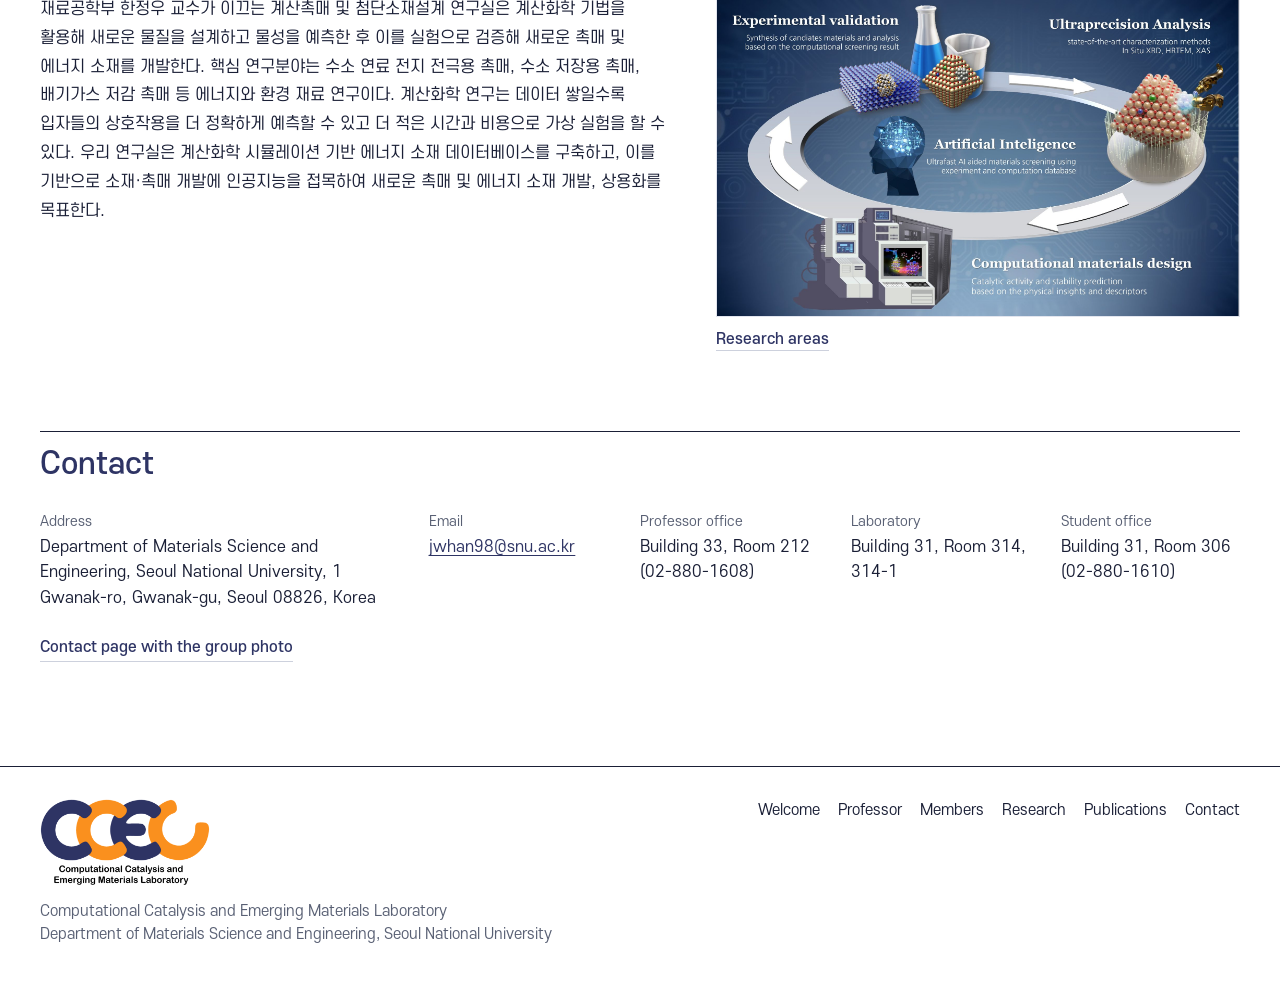
==== commit a262bfef: "Professor, Members and Contact pages (v6): professor-only page, alumni behind a button, dedicated co" ====
--- a/index.html
+++ b/index.html
@@ -19,11 +19,11 @@
       <nav id="site-nav" class="site-nav" aria-label="Main">
         <ul>
           <li><a href="index.html" aria-current="page">Welcome</a></li>
-          <li><a href="members.html#professor">Professor</a></li>
+          <li><a href="professor.html">Professor</a></li>
           <li><a href="members.html">Members</a></li>
           <li><a href="research.html">Research</a></li>
           <li><a href="publications.html">Publications</a></li>
-          <li><a href="index.html#contact">Contact</a></li>
+          <li><a href="contact.html">Contact</a></li>
         </ul>
       </nav>
     </div>
@@ -90,6 +90,7 @@
     <div class="wrap">
       <div class="sec-head"><h2 id="contact-h">Contact</h2></div>
       <dl class="dl dl-grid" id="contact-dl"></dl>
+      <p class="more more-row"><a href="contact.html">Contact page with the group photo</a></p>
     </div>
   </section>
 </main>
@@ -98,8 +99,8 @@
   <div class="wrap foot-in">
     <div><img class="ccel-logo" src="_shared/img/logo2.png" alt="CCEL logo" width="170" height="87" loading="lazy"><p id="foot-data" style="margin-top:14px;max-width:560px"></p></div>
     <ul class="foot-links">
-      <li><a href="members.html">Members</a></li><li><a href="research.html">Research</a></li>
-      <li><a href="publications.html">Publications</a></li><li><a href="index.html#contact">Contact</a></li>
+      <li><a href="index.html">Welcome</a></li><li><a href="professor.html">Professor</a></li><li><a href="members.html">Members</a></li>
+      <li><a href="research.html">Research</a></li><li><a href="publications.html">Publications</a></li><li><a href="contact.html">Contact</a></li>
     </ul>
   </div>
 </footer>
--- a/site.css
+++ b/site.css
@@ -227,12 +227,7 @@
   .cite-title { font-size: 16.5px; }
 }
 
-/* ---------- people (members.html) ---------- */
-.prof { display: grid; grid-template-columns: 180px minmax(0, 1fr); gap: 32px; align-items: start; }
-.prof img { width: 180px; height: auto; display: block; border: 1px solid var(--line); }
-.prof h3 { font-size: 24px; }
-.prof .role { margin-top: 6px; font-size: 15.5px; }
-.prof .meta { margin-top: 10px; font-size: 15px; }
+/* ---------- people: link icons and the computational / experimental mark ---------- */
 .icons { display: inline-flex; gap: 6px; align-items: center; flex-wrap: wrap; vertical-align: middle; }
 .icons a { display: inline-flex; width: 30px; height: 30px; align-items: center; justify-content: center; border-radius: 4px;
   color: var(--navy); border: 1px solid var(--line-2); background: #fff; }
@@ -241,13 +236,6 @@
 .tmark { width: 9px; height: 9px; border-radius: 2px; flex: none; background: var(--navy); display: inline-block; }
 .tmark.experimental { background: var(--orange); }
 .tmark.none { background: var(--line-2); }
-.group-photo { margin: 40px 0 0; }
-.group-photo img { display: block; width: 100%; height: auto; aspect-ratio: 2 / 1; object-fit: cover; object-position: 50% 70%; border: 1px solid var(--line); }
-@media (max-width: 600px) {
-  .prof { grid-template-columns: 96px minmax(0, 1fr); gap: 16px; }
-  .prof img { width: 96px; }
-  .prof h3 { font-size: 20px; }
-}
 
 /* ---------- landing: news + open position, selected publications, about, contact ---------- */
 .news-open { grid-template-columns: minmax(0, 7fr) minmax(0, 5fr); }
